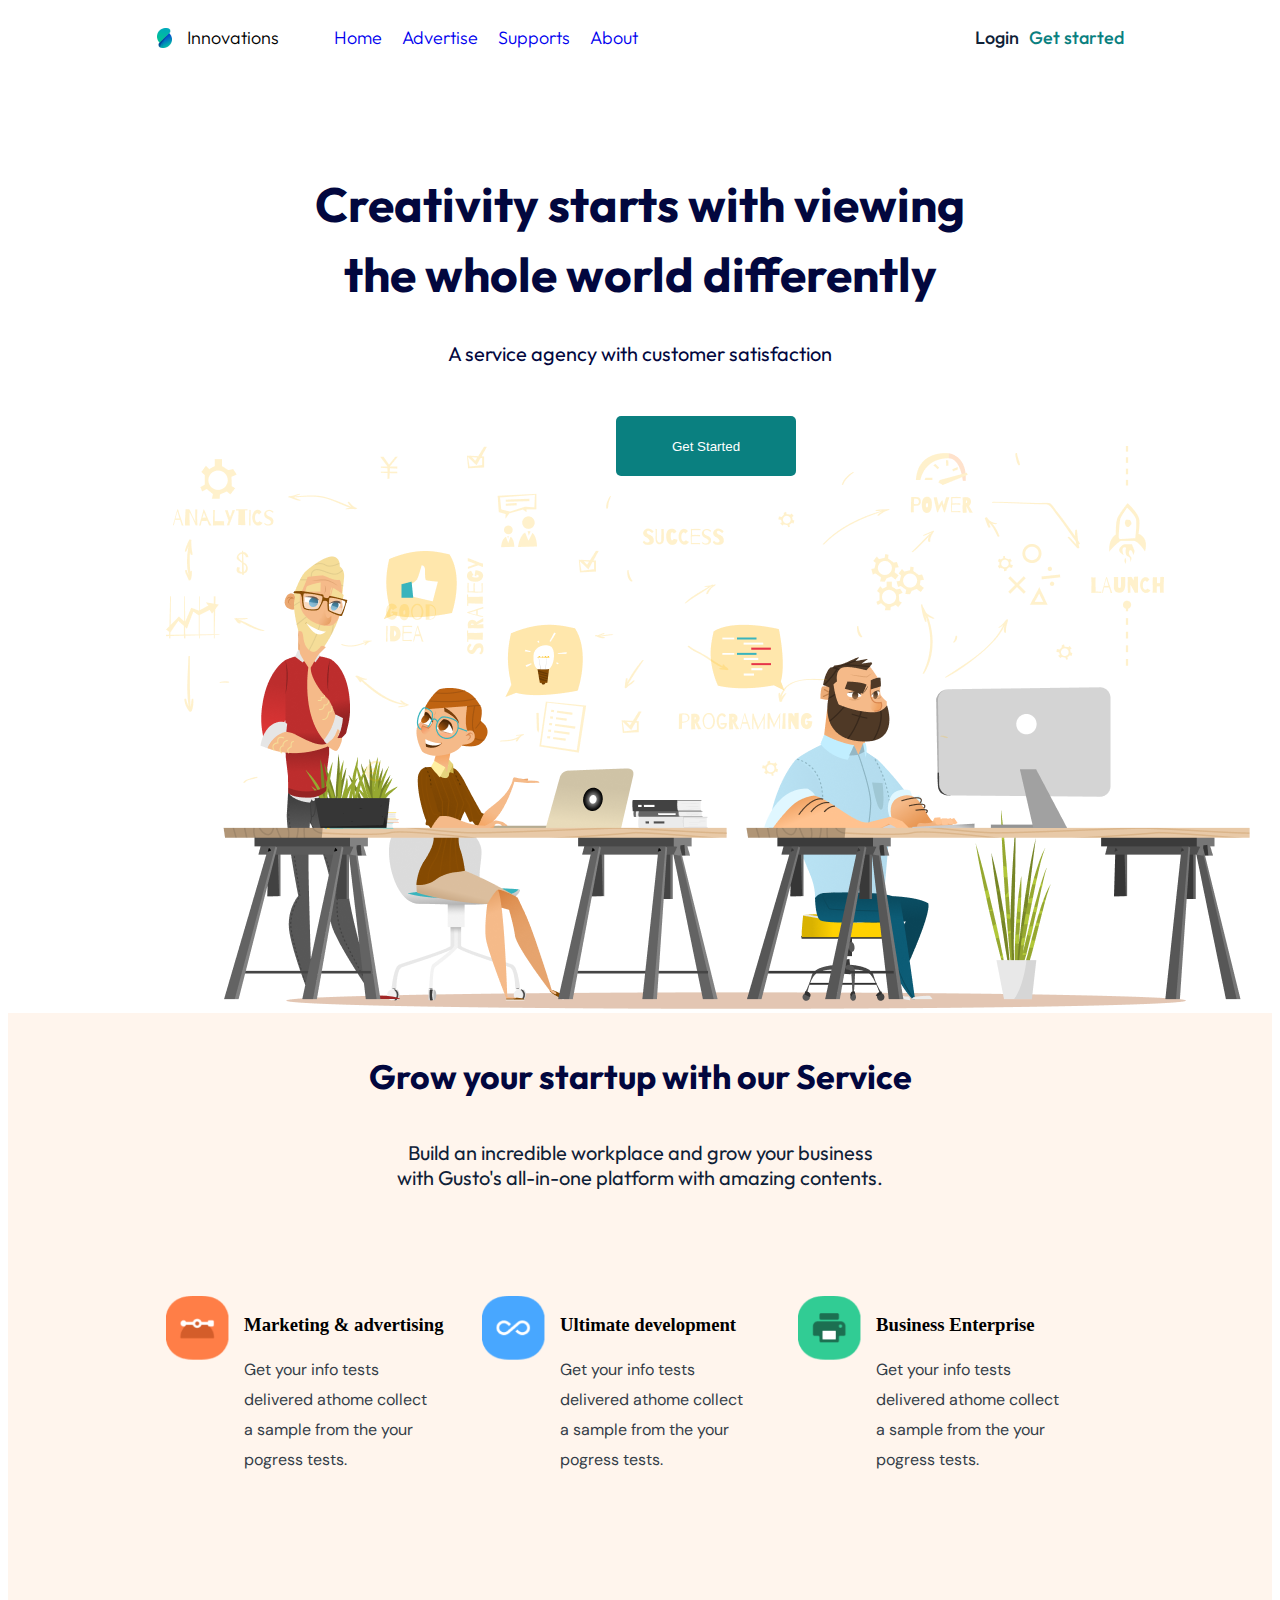
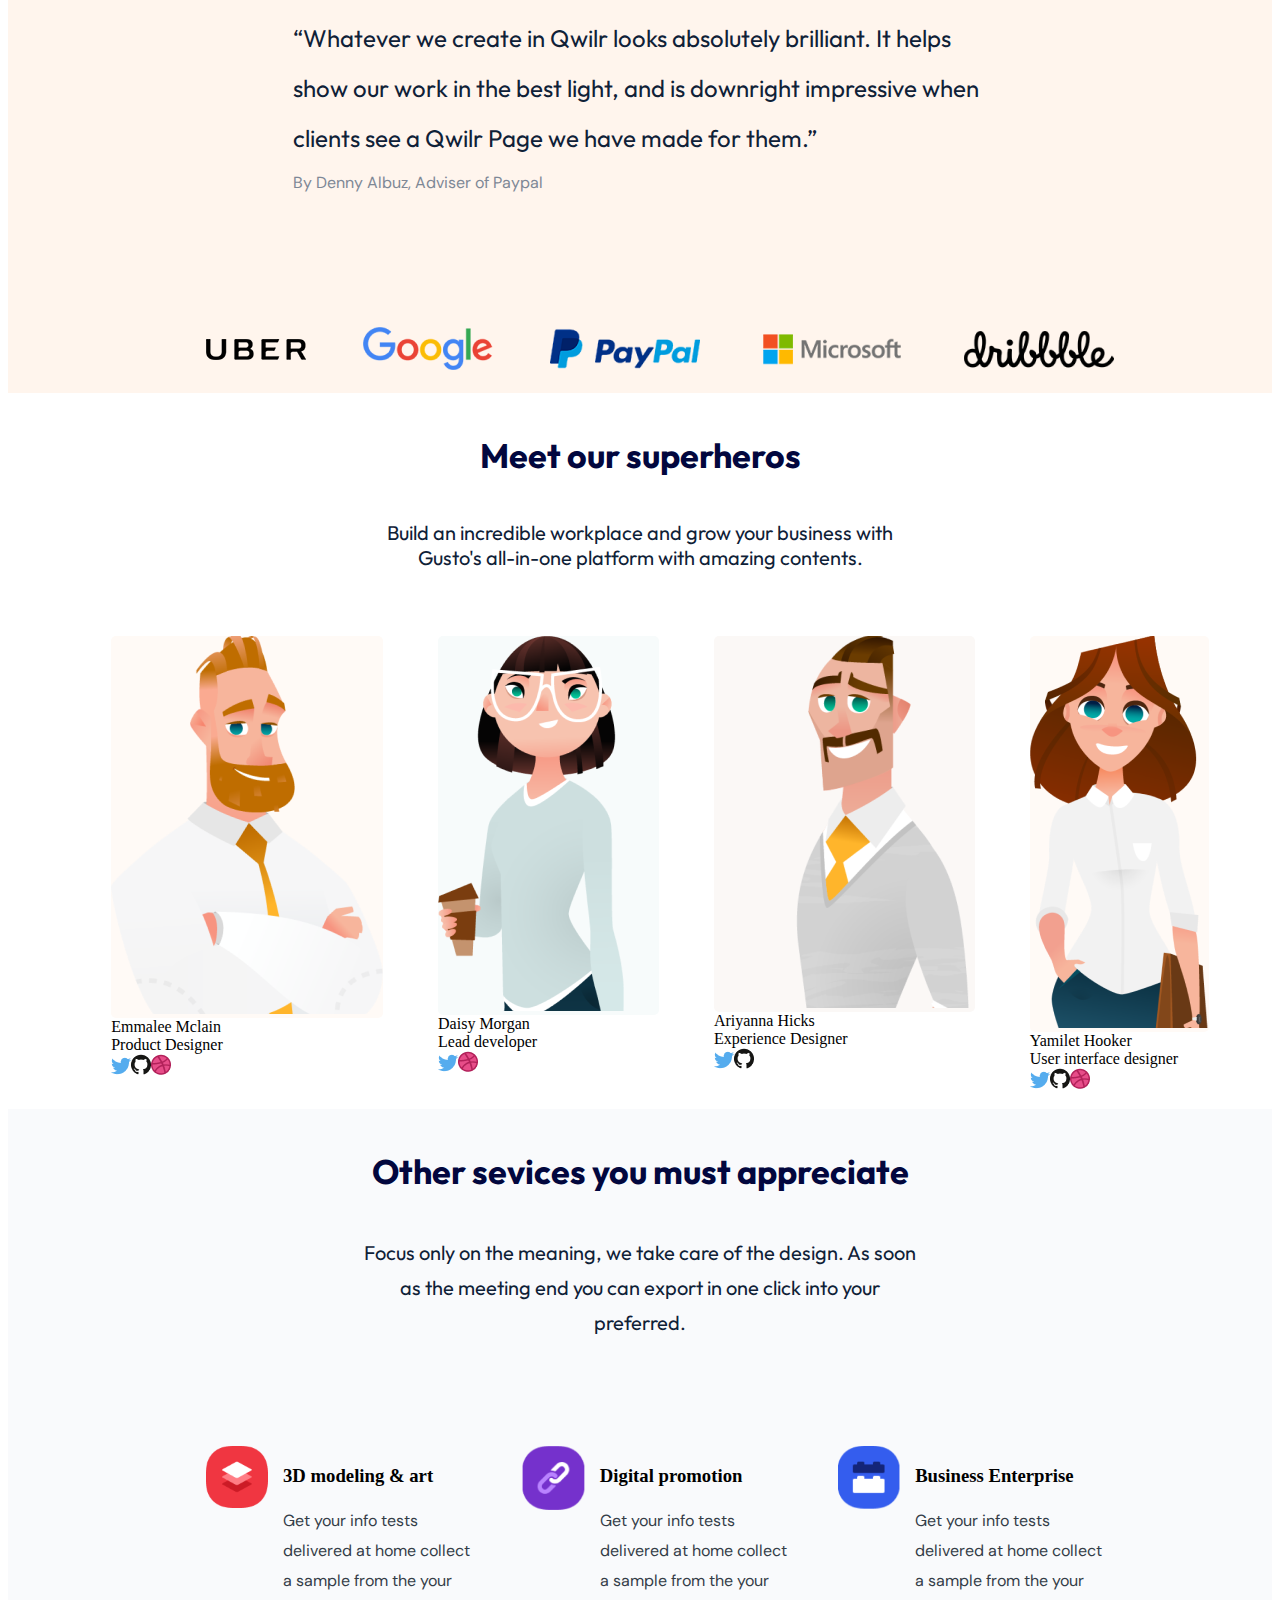
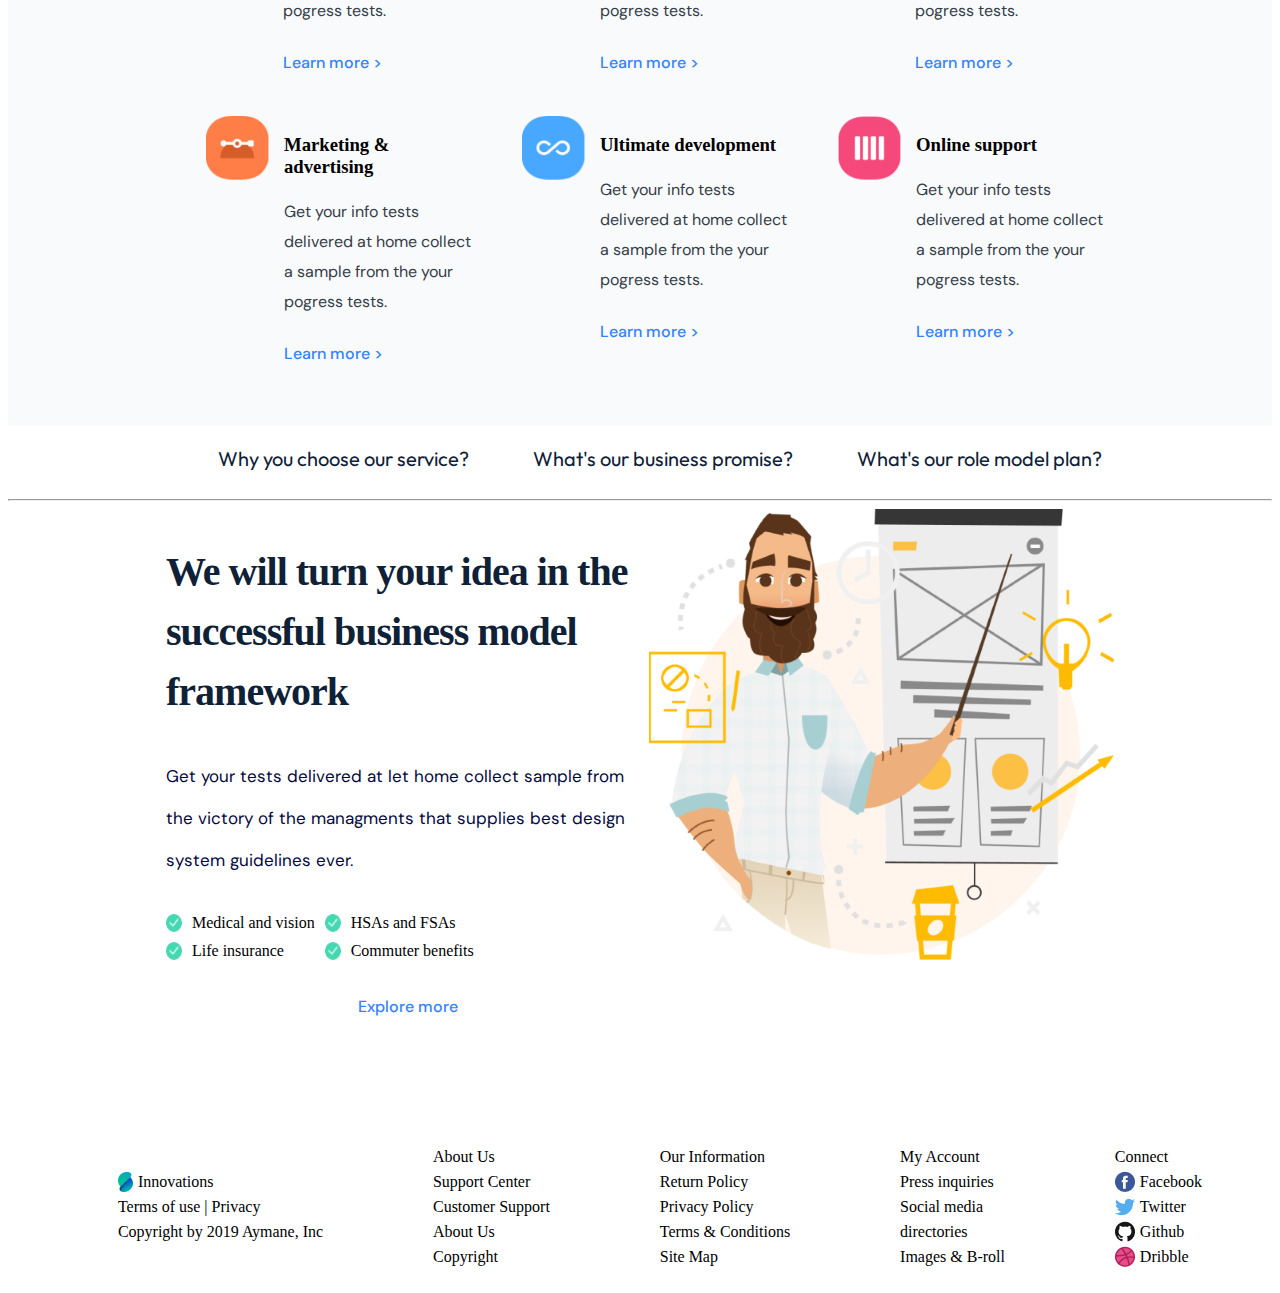
==== index.html @ 03cc8b22 "finished home" ====
<!DOCTYPE html>
<html lang="en">
<head>
    <meta charset="UTF-8">
    <meta name="description" content="">	
    <meta name="viewport" content="width=device-width, initial-scale=1.0">
    <title>Innovations Homepage</title>
    <!-- Google Fonts -->
    <link rel="stylesheet" href="css/home-style.css">
    <link rel="preconnect" href="https://fonts.googleapis.com">
    <link rel="preconnect" href="https://fonts.gstatic.com" crossorigin>
    <link href="https://fonts.googleapis.com/css2?family=DM+Sans:opsz,wght@9..40,400;9..40,700&family=Outfit:wght@200;300;500;700&display=swap" rel="stylesheet">
    <link href="https://fonts.googleapis.com/css2?family=Outfit:wght@200;300;500;700&display=swap" rel="stylesheet">

</head>
<body>
  <header>
    <nav>
      <div class="logo"><img src="images/logo.png" alt="logo" class="logo">Innovations
        <ul class="nav-list">
          <li><a href="index.html">Home</a></li>
          <li><a href="advertise.html">Advertise</a></li>
          <li><a href="supports.html">Supports</a></li>
          <li><a href="about.html">About</a></li>
        </ul>
      </div> 
        <ul class="login">
          <li><a id="login" href="#">Login</a></li>
          <li><a id="getstarted" href="#">Get started</a></li>
        </ul>
    </nav>
    <div class="first-block">
      <div class="text-box">
      <h1>Creativity starts with viewing the whole world differently</h1>
      <p>A service agency with customer satisfaction</p>
    </div>
       <div class="image-box">
        <button type="button">Get Started</button>
        <img src="images/home-illustration.png" alt="illustration">
    </div>
    </div>
  </header>  
 
  <main>
    <div class="background">
    <div class="second-block">
      <div class="second-block-one">
        <h2>Grow your startup with our Service</h2>
        <p id="build">Build an incredible workplace and grow your business with Gusto's all-in-one platform with amazing contents.</p>
      </div>

      <div class="second-block-two">
        <ul class="list1">
          <li><dev class="list-image"><img src="images/icone1s.png" alt="icone"></dev><dev class="list-text"><h3>Marketing & advertising</h3><p>Get your info tests delivered athome collect a sample from the your pogress tests.</p></dev></li>
          <li><dev class="list-image"><img src="images/icone2s.png" alt="icone"></dev><dev class="list-text"><h3>Ultimate development</h3><p>Get your info tests delivered athome collect a sample from the your pogress tests.</p></dev></li>
          <li><dev class="list-image"><img src="images/icone3s.png" alt="icone"></dev><dev class="list-text"><h3>Business Enterprise</h3><p>Get your info tests delivered athome collect a sample from the your pogress tests.</p></dev></li>
        </ul>
      </div>
      
      <div class="second-block-three">
      <!--
      <img src="images/dash.png" alt="dash">
      <img src="images/quote.png" alt="quotation mark">
      -->
        <blockquote>
          <p>“Whatever we create in Qwilr looks absolutely brilliant. It helps show our work in the best light, and is downright impressive when clients see a Qwilr Page we have made for them.”</p>
          <p class="grey">By Denny Albuz, Adviser of Paypal</p>
        </blockquote>

      </div>

      <!--<hr>-->
      <div class="second-block-four"> 
        <ul class="list2">
          <li><img src="images/uber.png" alt="uber logo"></li>
          <li><img src="images/google.png" alt="google logo"></li>
          <li><img src="images/paypal.png" alt="paypal logo"></li>
          <li><img src="images/microsoft.png" alt="microsoft logo"></li>
          <li><img src="images/dribble.png" alt="dribble logo"></li>
        </ul>
      </div>
    </div>
   </div> 
  
    <h2>Meet our superheros</h2>
    <p class="build">Build an incredible workplace and grow your business with Gusto's all-in-one platform with amazing contents.</p>
  <div class="third-block">
    <ul class="first-list">
        <li class="s1"><img src="images/superhero1.png" alt="superhero1"></li>
        <li>Emmalee Mclain</li>
        <li>Product Designer</li>
        <li><img src="images/logo-twitter.png" alt="Twitter"><img src="images/logo-github.png" alt="Github"><img src="images/logo-dribble.png" alt="Dribble"></li>
    </ul>

    <ul class="second-list">
        <li class="s2"><img src="images/superhero2.png" alt="superhero2"></li>
        <li>Daisy Morgan</li>
        <li>Lead developer</li>
        <li><img src="images/logo-twitter.png" alt="Twitter"><img src="images/logo-dribble.png" alt="Dribble"></li>
    </ul>
      
    <ul class="third-list">
        <li class="s3"><img src="images/superhero3.png" alt="superhero3"></li>
        <li>Ariyanna Hicks</li>
        <li>Experience Designer</li>
        <li><img src="images/logo-twitter.png" alt="Twitter"><img src="images/logo-github.png" alt="Github"></li>
     </ul>  
    <ul class="fourth-list">
      <li class="s4"><img src="images/superhero4.png" alt="superhero4"></li>
        <li>Yamilet Hooker</li>
        <li>User interface designer</li>
        <li><img src="images/logo-twitter.png" alt="Twitter"><img src="images/logo-github.png" alt="Github"><img src="images/logo-dribble.png" alt="Dribble"></li>
    </ul>  
  </div>  
   
  <div class="background2">
    <div class="row1">
    <h2>Other sevices you must appreciate</h2>
    <p class="focus">Focus only on the meaning, we take care of the design. As soon as the 
      meeting end you can export in one click into your preferred.</p>
    </div>  
    <div class="row2">
    <div class="fourth-block">
        <ul>
          <li><img src="images/icone7s.png" alt="icone"></li>
          <li><h3>3D modeling & art</h3><p>Get your info tests delivered at home collect a sample from the your pogress tests.</p><a href="./advertise.html">Learn more ></a></li>
        </ul>    
            
        <ul>
            <li><img src="images/icone4s.png" alt="icone"></li>
            <li><h3>Digital promotion</h3><p>Get your info tests delivered at home collect a sample from the your pogress tests.</p><a href="./advertise.html">Learn more ></a></li>
        </ul>     
            
        <ul> 
            <li><img src="images/icone6s.png"alt="icone"></li>
            <li><h3>Business Enterprise</h3><p>Get your info tests delivered at home collect a sample from the your pogress tests.</p><a href="./advertise.html">Learn more ></a></li>
        </ul>
      </div>

      <div class="fifth-block">
        <ul>
            <li><img src="images/icone1s.png" alt="icone"></li>
            <li><h3>Marketing & advertising</h3><p>Get your info tests delivered at home collect a sample from the your pogress tests.</p><a href="./advertise.html">Learn more ></a></li>
        </ul>

        <ul>
            <li><img src="images/icone2s.png" alt="icone">  </li>
            <li><h3>Ultimate development</h3><p>Get your info tests delivered at home collect a sample from the your pogress tests.</p><a href="./advertise.html">Learn more ></a></li>
        </ul>
        
        <ul>
            <li><img src="images/icone5s.png" alt="icone"></li>
            <li><h3>Online support</h3><p>Get your info tests delivered at home collect a sample from the your pogress tests.</p><a href="./advertise.html">Learn more ></a></li>
        </ul>
      </div>
    </div> 
    </div>

  
      <ul class="flex">
        <li><p>Why you choose our service?</p></li>
        <li><p>What's our business promise?</p></li>
        <li><p>What's our role model plan?</p></li>
      </ul>
      <hr>
    
      <div class="sixth-block">
        <div class="text-box">
          <h2>We will turn your idea in the successful business model framework</h2>
          <p>Get your tests delivered at let home collect sample from the victory of the managments that supplies best design system guidelines ever.</p>
          <div class="lists">
          <ul>
            <li><img src="images/Combined-shape.jpg"alt="combined">Medical and vision</li>
            <li><img src="images/Combined-shape.jpg"alt="combined">Life insurance</li>
          </ul>
          <ul>
            <li><img src="images/Combined-shape.jpg"alt="combined">HSAs and FSAs</li>
            <li><img src="images/Combined-shape.jpg"alt="combined">Commuter benefits</li>
          </ul>
         </div>
          <a href="./advertise.html">Explore more</a>
        </div>
        <div class="image-box">
          <img src="images/illustration-home.png" alt="illustration">
        </div>
      </div>
<!--  
      <h2>Popular blog post we update everyday</h2>
      <p>Focus only on the meaning, we take care of the design. As soon as the 
        meeting end you can export in one click.</p>
        <div>
          <img src="images/image1.png" alt="image">
          <h3>How to work with prototype design with adobe xd featuring tools</h3>
          <p>The 2019 Innovation by Design Awards honor the designers and businesses solving the problems of today and tomorrow. It is one of the most sought-after design</p>
        </div>
        <div>
          <h3>Antibias receives honorable gift mention at Fast Company's most Innovation by Design Awards</h3>
        </div>
        <div>
          <img src="images/image2.png" alt="image">
          <h3>Multiple arbard prototype with Figma</h3>
          <p>Beyond launched antibias, a Chrome extension that replaces LinkedIn profile photos</p>
        </div>
        <div>
          <img src="images/image3.png" alt="image">
          <h3>Multiple task wireframing with team management perform better</h3>
        </div>
        <div>
          <img src="images/image4.png" alt="image">
          <h3>Team presentation with latest user interface & experience reach more</h3>
        </div>
        
        <div>
          <img src="images/Group1.png" alt="vector">
          <img src="images/Group2.png" alt="vector">
          <img src="images/Group3.png" alt="vector">
          <img src="images/Group4.png" alt="vector">
          <img src="images/Group4.png" alt="vector">
          <div>
         
          <div class="background3">
          
            <div class="seventh-block">
              <div class="text-box">
                <h2>Like our service? Subscribe us</h2>
                <p>We have more than thousand of creative entrepreneurs and stat joining our business</p>
              </div>
             <form>
              <input type="email"placeholder="Enter Email Adress"name="email">
              <input type="submit" value="Subscribe">
              <br>
              <input type="checkbox" id="promotion" name="promotion">
              <label for="promotion">Don't provide any promotional message.</label>
            </form>
            
            </div>
         </div>
  
   -->
  </main>

  <footer>
    <div class="nav-footer">
     <ul class="footer1">
       <li class="logo-text" class="list-margin"><img src="images/logo.png"  alt="logo">Innovations</li>
       <li>Terms of use | Privacy</li>
       <li>Copyright by 2019 Aymane, Inc</li>
     </ul>
     <ul class="footer2">
       <li>About Us</li>
       <li>Support Center</li>
       <li>Customer Support</li>
       <li>About Us</li>
       <li>Copyright</li>
     </ul>
     <ul class="footer3">
       <li>Our Information</li>
       <li>Return Policy</li>
       <li>Privacy Policy</li>
       <li>Terms & Conditions</li>
       <li>Site Map</li>
     </ul>
     <ul class="footer4">
       <li>My Account</li>
       <li>Press inquiries</li>
       <li>Social media</li>
       <li>directories</li>
       <li>Images & B-roll</li>
     </ul>
     <ul class="footer5">
       <li>Connect</li>
       <li class="logo-text"><img src="images/logo-facebook.png"  alt="logo">Facebook</li>
       <li class="logo-text"><img src="images/logo-twitter.png"  alt="logo">Twitter</li>
       <li class="logo-text"><img src="images/logo-github.png"  alt="logo">Github</li>
       <li class="logo-text"><img src="images/logo-dribble.png"  alt="logo">Dribble</li>
     </ul>
    </div> 
   </footer>
  
  </body>
</html>
---- css/home-style.css ----
/* navigation bar -------------------------------------------------------------------- */
nav{
    display:flex;
    justify-content: space-around;
    align-items: center;
}
li{
    list-style: none;
}
.logo,
.nav-list,
#login,
#getstarted{
    font-family: Outfit;
    font-size: 18px;
    font-style:normal;
    line-height: normal;
}
.logo{
    display:flex;
    align-items: center; 
    gap:15px;
    color: black;
    font-weight: 300;
}
.nav-list{
    display:flex;
    list-style: none;
    gap:20px;
    color: #0F2137;
    font-weight: 300;
}
.login{
    display:flex;
   
    gap:10px;
}
a{
    text-decoration: none;
}
#login{
    color:#0F2137;
    font-weight:500;
}
#getstarted{
    color:#0A8080;
    font-weight:500;
}
/*First block--------------------------------------------------------------------------------------------------------------------------------------------*/
.first-block{
    display: flex;
    flex-direction: column;
    width:75%;
    margin:auto;
    padding-top: 70px;
    
}
h1{
    color: #02073E;
    font-family: Outfit;
    font-size: 48px;
    font-style: normal;
    font-weight: 700;
    line-height: 70px;   
}
p{
    color: #0F2137;
    font-family: Outfit;
    font-size: 20px;
    font-style: normal;
    font-weight: 400;
    line-height: normal;
  
}
.first-block p{
    text-align: center;
    color: #02073E;   
}
button{
    border-radius: 5px;
    background: #0A8080;
    height: 60px;
    width: 180px;
    border: none;
    color: white;
    position: relative;
    left: 450px;
    top: 30px;  
}
.text-box{
    text-align: center;
    width: 75%;
    margin: auto;
}
/*second block--------------------------------------------------------------------------------------------------------------------------------------------------------*/
.second-block{
    display: flex;
    flex-direction: column;
    width:75%;
    margin:auto;
    gap: 90px;
   
    
   
}
h2{
    color: #02073E;
    font-family: Outfit;
    font-size: 34px;
    font-style: normal;
    font-weight: 700;
    line-height: 70px;  
    text-align: center; 
}
#build{
   
    color: #0F2137; 
     
    font-family:Outfit;
    width:53%;
    margin: auto;
    text-align: center;
}
.second-block .list1{
    display: flex;
    justify-content: space-between;
    align-items: flex-start;
    padding: 0px;
    

}
.list1 li{
   
   display: flex;
   align-items: flex-start;
   gap: 15px;
}
.list1 li img{
   
    padding: 0px;
}
.list1 li p{
    color: #343D48;
    font-family: DM Sans;
    font-size: 16px;
    font-style: normal;
    font-weight: 400;
    line-height: 30px; 
    width: 80%;
}
blockquote p{
    font-size: 24px;
    line-height: 50px;
   
    width:80%;
    margin: auto;
}
.grey{
    color: #7E8896;
    font-family: DM Sans;
    font-size: 16px;
    font-style: normal;
    font-weight: 400;
    line-height: 40px;
    
    
}
/*.second-block-one{
    background-color: wheat;
}
.second-block-two{
    background-color:aqua ;
}
.second-block-three{
    background-color:brown ;
}
.second-block-four{
    background-color: antiquewhite;
} */

.list2{
    display: flex;
    justify-content: space-between;
    align-items: center;
}
.background{
    background-color: #FFF5ED;
}
/*Third block--------------------------------------------------------------------------------------------------------------------------------------------------------------------*/
.build{
    width: 44%;
    margin: auto;
    text-align: center;
}
.third-block{
    display: flex;
    justify-content: space-between;
    width:90%;
    margin:auto;
    margin-top: 50px;
}

.s1{
    background-color: #FFFAF6;
    border-radius: 5px;
}
.s2{
    background-color: #F7FBFB;
    border-radius: 5px;
}
.s3{
    background-color: #FBF8F6;
    border-radius: 5px;
}
.s4{
    background-color: #FFFAF6;
    border-radius: 5px;
}
/*fourth block/fifth block-----------------------------------------------------------------------------------------------------------------------------------------------------------------*/
.background2{
    display: flex;
    flex-direction: column;
    gap:90px;
    background-color: #F9FAFC;
    padding-bottom: 35px;
}
.focus{
    width: 44%;
    margin: auto;
    text-align: center;
    line-height: 35px;
}
.fourth-block,
.fifth-block{
    display: flex;
    width:75%;
    margin:auto;
    justify-content: space-between;

}
.fourth-block ul,
.fifth-block ul{
    display: flex;
    gap:15px;

}
.fourth-block p,
.fifth-block p{
    color: #343D48;
    font-family: DM Sans;
    font-size: 16px;
    font-style: normal;
    font-weight: 400;
    line-height: 30px;
}
.background2 a{
    color: #3183FF;
    font-family: DM Sans;
    font-size: 16px;
    font-style: normal;
    font-weight: 500;
    line-height: 42px;
}
/*sixth block---------------------------------------------------------------------------------------------------------------------------------------------------------*/
.flex{
    display: flex;
    justify-content: space-around;
    width:75%;
    margin:auto;
}
.sixth-block{
    display: flex;
    width:75%;
    margin:auto;
    justify-content: space-between;
   
}
.sixth-block h2{
    color: #0F2137;
    font-family: B612;
    font-size: 40px;
    font-style: normal;
    font-weight: 700;
    line-height: 60px; 
    letter-spacing: -1px;
    text-align: left;
}
.sixth-block p{
    color: #02073E;
    font-family: DM Sans;
    font-size: 17px;
    font-style: normal;
    font-weight: 400;
    line-height: 42px;
    text-align: left;
}
.lists{
    display: flex;
    align-items: center;
    gap: 15px;
    column-gap: 10px;
}
.lists img{
    border-radius: 10px;
}
.lists li{
    display: flex;
    padding-bottom: 10px;
    gap: 10px;
    
}
.lists ul{
    padding-left: 0%;  
}
.sixth-block a{
    color: #3183FF;
    font-family: DM Sans;
    font-size: 16px;
    font-style: normal;
    font-weight: 500;
    line-height: 42px;
    padding-left: 0px;
}
/*seventh block----------------------------------------------------------------------------------------------------------------------------------------------------------*/
.seventh-block{
    display: flex;
    width:60%;
    margin:auto;    
    padding-left: 0%;
    background-color: red;
    border:1px solid black;
    height:100px;
    margin-top: 50px;
}
.seventh-block .text-box{
    text-align: left;
    background-color: pink;
    height: 200px;
    
}
.seventh-block h2{
    
   
}
.background3{
    background-color: #F8F0EA;
    border: #343D48;
    height: 500px;
    width: 100%;
    
}
form{
    height: 200px; 
}
/*footer-----------------------------------------------------------------------------------------------*/
.nav-footer{
    display: flex;
    justify-content: space-evenly;
    align-items: center;
    margin-top: 100px;
}

.footer1,
.footer2,
.footer3,
.footer4,
.footer5{
    line-height: 25px;
    align-items: center;
}
.logo-text{
    display: flex;
    align-items: center;
    gap:5px; 
   
}
.list-margin{
    margin-bottom: 15px;
}
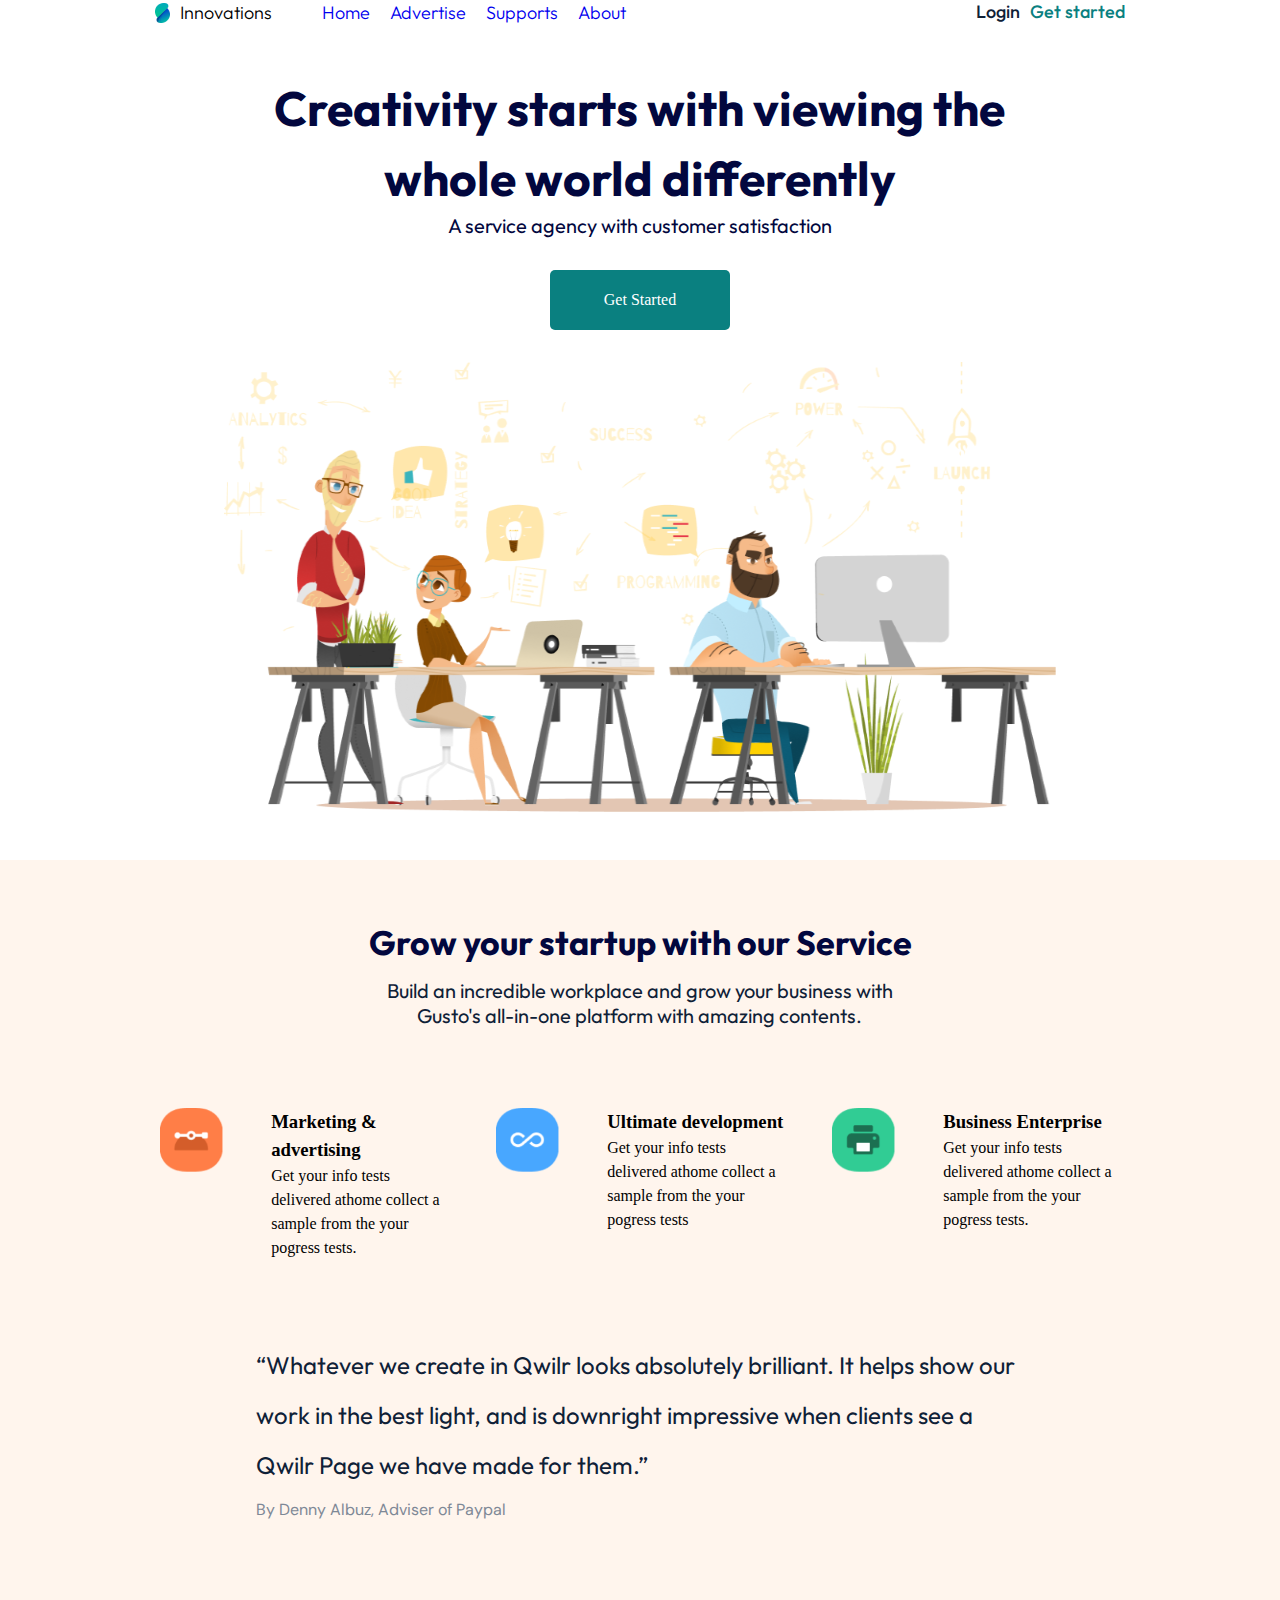
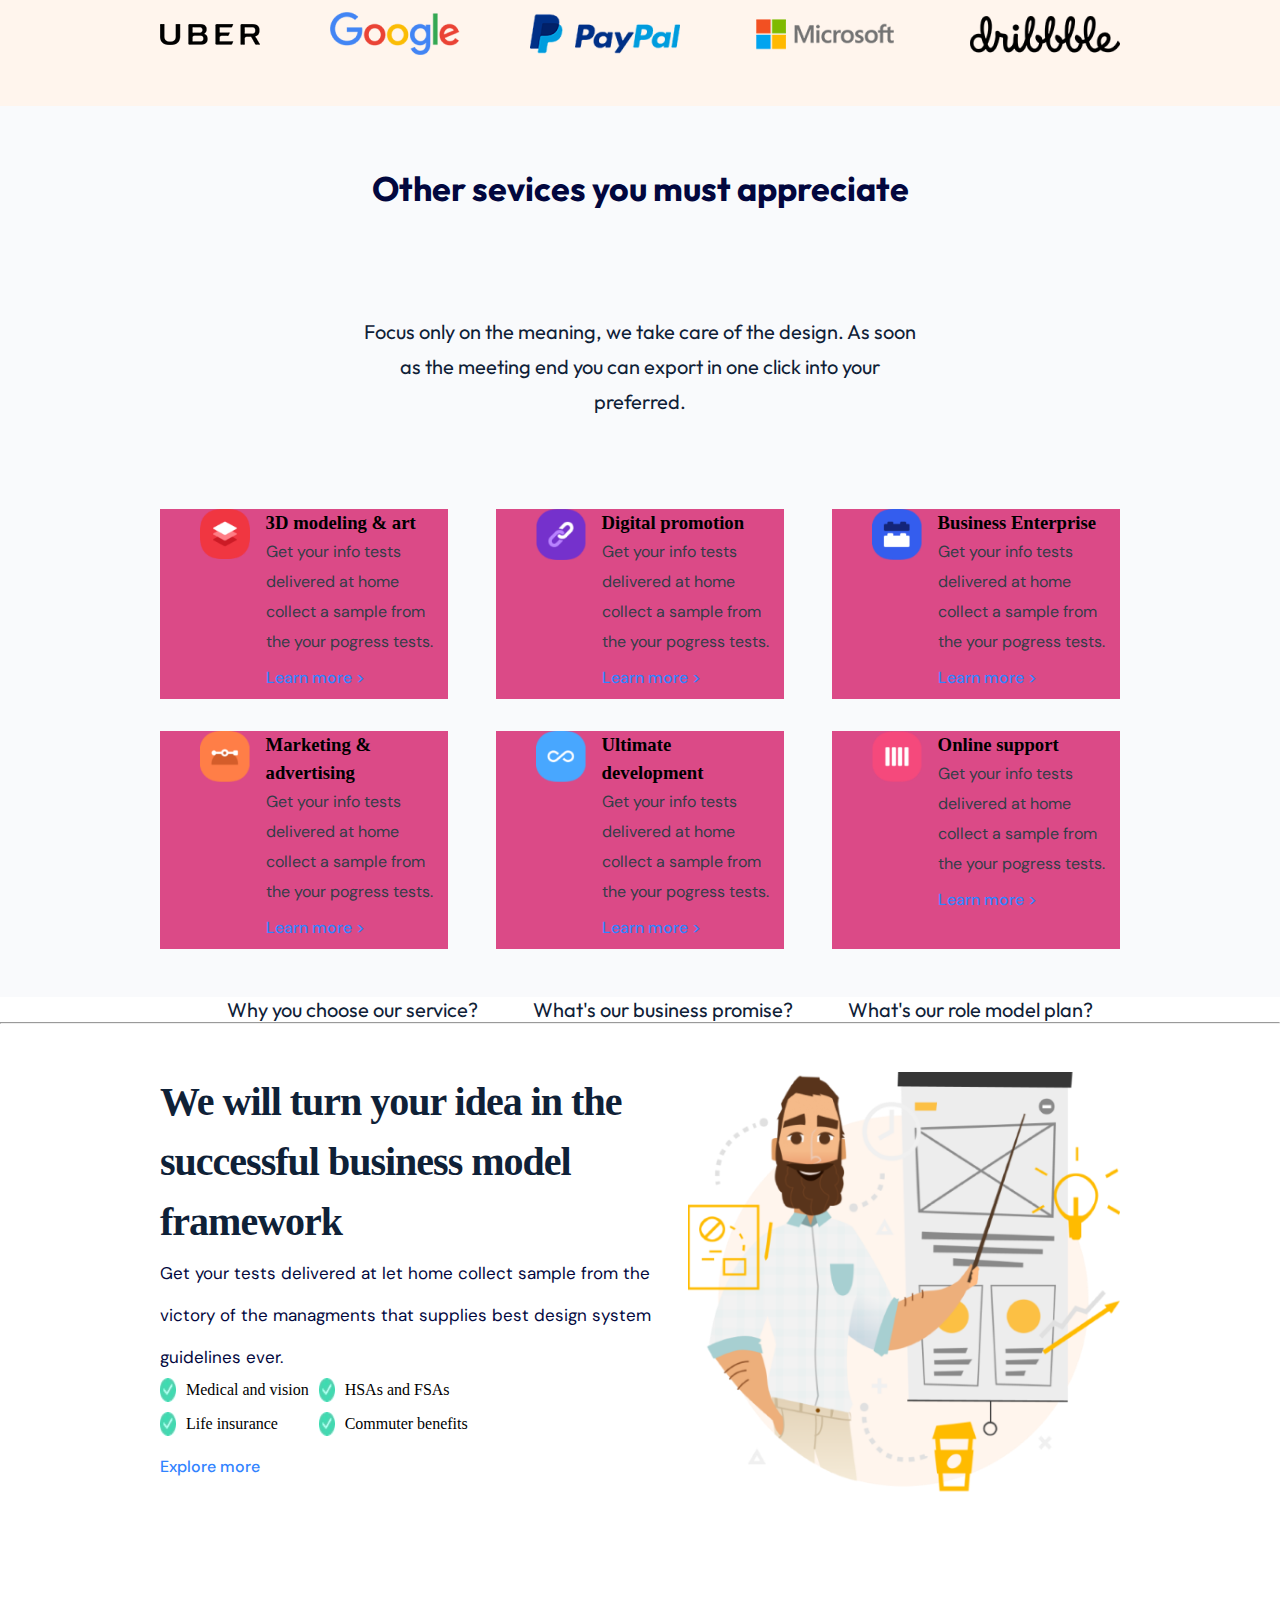
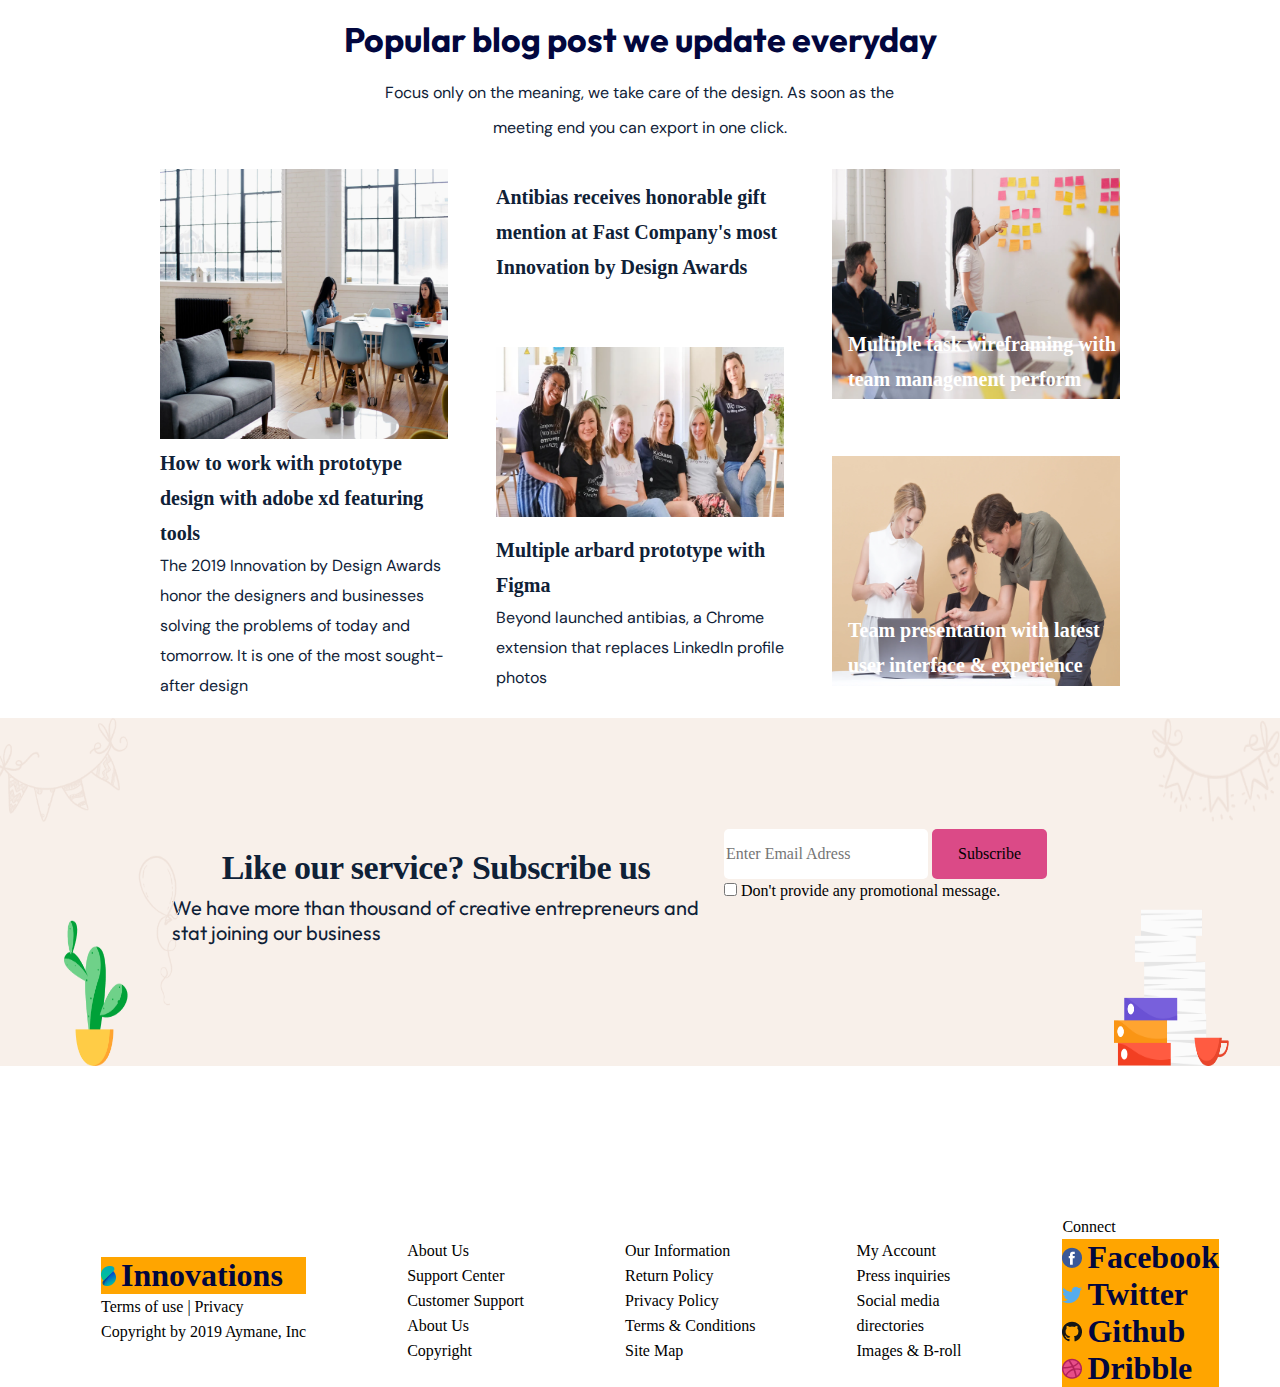
==== commit 9402f3d6: "responsivite" ====
--- a/index.html
+++ b/index.html
@@ -7,6 +7,7 @@
     <title>Innovations Homepage</title>
     <!-- Google Fonts -->
     <link rel="stylesheet" href="css/home-style.css">
+    <link rel="stylesheet" href="css/style.css">
     <link rel="preconnect" href="https://fonts.googleapis.com">
     <link rel="preconnect" href="https://fonts.gstatic.com" crossorigin>
     <link href="https://fonts.googleapis.com/css2?family=DM+Sans:opsz,wght@9..40,400;9..40,700&family=Outfit:wght@200;300;500;700&display=swap" rel="stylesheet">
@@ -14,6 +15,7 @@
 
 </head>
 <body>
+ 
   <header>
     <nav>
       <div class="logo"><img src="images/logo.png" alt="logo" class="logo">Innovations
@@ -34,9 +36,9 @@
       <h1>Creativity starts with viewing the whole world differently</h1>
       <p>A service agency with customer satisfaction</p>
     </div>
-       <div class="image-box">
-        <button type="button">Get Started</button>
-        <img src="images/home-illustration.png" alt="illustration">
+    <button type="button">Get Started</button>
+    <div class="image-box">
+        <img src="images/home-illustration1.png" alt="illustration"style="width: 867px;height:450px;">
     </div>
     </div>
   </header>  
@@ -51,17 +53,15 @@
 
       <div class="second-block-two">
         <ul class="list1">
-          <li><dev class="list-image"><img src="images/icone1s.png" alt="icone"></dev><dev class="list-text"><h3>Marketing & advertising</h3><p>Get your info tests delivered athome collect a sample from the your pogress tests.</p></dev></li>
-          <li><dev class="list-image"><img src="images/icone2s.png" alt="icone"></dev><dev class="list-text"><h3>Ultimate development</h3><p>Get your info tests delivered athome collect a sample from the your pogress tests.</p></dev></li>
-          <li><dev class="list-image"><img src="images/icone3s.png" alt="icone"></dev><dev class="list-text"><h3>Business Enterprise</h3><p>Get your info tests delivered athome collect a sample from the your pogress tests.</p></dev></li>
-        </ul>
+          <li id="test1"><dev class="list-image"><img id="test"src="images/icone1s.png" alt="icone"></dev><dev class="list-text"><h3>Marketing & advertising</h3>Get your info tests delivered athome collect a sample from the your pogress tests.</dev></li>
+          <li id="test2"><dev class="list-image"><img src="images/icone2s.png" alt="icone"></dev><dev class="list-text"><h3>Ultimate development</h3>Get your info tests delivered athome collect a sample from the your pogress tests</dev></li>
+          <li id="test3"><dev class="list-image"><img src="images/icone3s.png" alt="icone"></dev><dev class="list-text"><h3>Business Enterprise</h3>Get your info tests delivered athome collect a sample from the your pogress tests.</dev></li>
+        </ul>
+        
       </div>
       
       <div class="second-block-three">
-      <!--
-      <img src="images/dash.png" alt="dash">
-      <img src="images/quote.png" alt="quotation mark">
-      -->
+      
         <blockquote>
           <p>“Whatever we create in Qwilr looks absolutely brilliant. It helps show our work in the best light, and is downright impressive when clients see a Qwilr Page we have made for them.”</p>
           <p class="grey">By Denny Albuz, Adviser of Paypal</p>
@@ -69,7 +69,7 @@
 
       </div>
 
-      <!--<hr>-->
+      
       <div class="second-block-four"> 
         <ul class="list2">
           <li><img src="images/uber.png" alt="uber logo"></li>
@@ -81,7 +81,7 @@
       </div>
     </div>
    </div> 
-  
+  <!--
     <h2>Meet our superheros</h2>
     <p class="build">Build an incredible workplace and grow your business with Gusto's all-in-one platform with amazing contents.</p>
   <div class="third-block">
@@ -90,8 +90,68 @@
         <li>Emmalee Mclain</li>
         <li>Product Designer</li>
         <li><img src="images/logo-twitter.png" alt="Twitter"><img src="images/logo-github.png" alt="Github"><img src="images/logo-dribble.png" alt="Dribble"></li>
-    </ul>
-
+    </ul>   -->
+   <!-- <div class="third-block">
+      <h2>Testimonials</h2>
+      <div class="testimonials">
+        <div class="testi1">
+          <div class="testi-text">
+            <p>I am very thankfull for  consulation
+              I received from Innovations team . Suggested systems helps my business save time and reach  more people.</p>
+            <h3>David Onley, Startup CEO</h3>
+          </div>
+          <div class="testi-image"><img src="images/testi1.jpg" alt=""></div>
+        </div>
+       <div class="testi2">
+          <div class="testi-text">
+            <p>I am very thankfull for  consulation
+              I received from Innovations team . Suggested systems helps my business save time and reach  more people.</p>
+            <h3>David Onley, Startup CEO</h3>
+          </div>
+          <div class="testi-image"><img src="images/testi2.jpg" alt=""></div>
+        </div>
+         <div class="testi3">
+          <div class="testi-text">
+            <p>I am very thankfull for  consulation
+              I received from Innovations team . Suggested systems helps my business save time and reach  more people.</p>
+            <h3>David Onley, Startup CEO</h3>
+          </div>
+          <div class="testi-image"><img src="images/testi3.jpg" alt=""></div>
+        </div>
+        <div class="testi4">
+          <div class="testi-text">
+            <p>I am very thankfull for  consulation
+              I received from Innovations team . Suggested systems helps my business save time and reach  more people.</p>
+            <h3>David Onley, Startup CEO</h3>
+          </div>
+          <div class="testi-image"><img src="images/testi4.jpg" alt=""></div>
+        </div> 
+
+      </div>
+
+
+
+
+
+
+
+
+
+
+
+
+
+
+
+
+
+
+    </div>
+    
+    
+    
+    
+   
     <ul class="second-list">
         <li class="s2"><img src="images/superhero2.png" alt="superhero2"></li>
         <li>Daisy Morgan</li>
@@ -111,51 +171,52 @@
         <li>User interface designer</li>
         <li><img src="images/logo-twitter.png" alt="Twitter"><img src="images/logo-github.png" alt="Github"><img src="images/logo-dribble.png" alt="Dribble"></li>
     </ul>  
-  </div>  
-   
+  </div> 
+  
+  -->  
   <div class="background2">
-    <div class="row1">
+    
     <h2>Other sevices you must appreciate</h2>
     <p class="focus">Focus only on the meaning, we take care of the design. As soon as the 
       meeting end you can export in one click into your preferred.</p>
-    </div>  
-    <div class="row2">
+    
+    
     <div class="fourth-block">
         <ul>
-          <li><img src="images/icone7s.png" alt="icone"></li>
-          <li><h3>3D modeling & art</h3><p>Get your info tests delivered at home collect a sample from the your pogress tests.</p><a href="./advertise.html">Learn more ></a></li>
+          <li class="image"><img src="images/icone7s.png" alt="icone"></li>
+          <li class="text"><h3>3D modeling & art</h3><p>Get your info tests delivered at home collect a sample from the your pogress tests.</p><a href="./advertise.html">Learn more ></a></li>
         </ul>    
             
         <ul>
-            <li><img src="images/icone4s.png" alt="icone"></li>
-            <li><h3>Digital promotion</h3><p>Get your info tests delivered at home collect a sample from the your pogress tests.</p><a href="./advertise.html">Learn more ></a></li>
+            <li class="image"><img src="images/icone4s.png" alt="icone"></li>
+            <li class="text"><h3>Digital promotion</h3><p>Get your info tests delivered at home collect a sample from the your pogress tests.</p><a href="./advertise.html">Learn more ></a></li>
         </ul>     
             
         <ul> 
-            <li><img src="images/icone6s.png"alt="icone"></li>
-            <li><h3>Business Enterprise</h3><p>Get your info tests delivered at home collect a sample from the your pogress tests.</p><a href="./advertise.html">Learn more ></a></li>
-        </ul>
-      </div>
-
-      <div class="fifth-block">
-        <ul>
-            <li><img src="images/icone1s.png" alt="icone"></li>
-            <li><h3>Marketing & advertising</h3><p>Get your info tests delivered at home collect a sample from the your pogress tests.</p><a href="./advertise.html">Learn more ></a></li>
-        </ul>
-
-        <ul>
-            <li><img src="images/icone2s.png" alt="icone">  </li>
-            <li><h3>Ultimate development</h3><p>Get your info tests delivered at home collect a sample from the your pogress tests.</p><a href="./advertise.html">Learn more ></a></li>
+            <li class="image"><img src="images/icone6s.png"alt="icone"></li>
+            <li class="text"><h3>Business Enterprise</h3><p>Get your info tests delivered at home collect a sample from the your pogress tests.</p><a href="./advertise.html">Learn more ></a></li>
+        </ul>
+      
+
+      
+        <ul>
+            <li class="image"><img src="images/icone1s.png" alt="icone"></li>
+            <li class="text"><h3>Marketing & advertising</h3><p>Get your info tests delivered at home collect a sample from the your pogress tests.</p><a href="./advertise.html">Learn more ></a></li>
+        </ul>
+
+        <ul>
+            <li class="image"><img src="images/icone2s.png" alt="icone">  </li>
+            <li class="text"><h3>Ultimate development</h3><p>Get your info tests delivered at home collect a sample from the your pogress tests.</p><a href="./advertise.html">Learn more ></a></li>
         </ul>
         
         <ul>
-            <li><img src="images/icone5s.png" alt="icone"></li>
-            <li><h3>Online support</h3><p>Get your info tests delivered at home collect a sample from the your pogress tests.</p><a href="./advertise.html">Learn more ></a></li>
-        </ul>
-      </div>
-    </div> 
-    </div>
-
+            <li class="image"><img src="images/icone5s.png" alt="icone"></li>
+            <li class="text"><h3>Online support</h3><p>Get your info tests delivered at home collect a sample from the your pogress tests.</p><a href="./advertise.html">Learn more ></a></li>
+        </ul>
+      
+      </div> 
+    </div>
+  
   
       <ul class="flex">
         <li><p>Why you choose our service?</p></li>
@@ -183,51 +244,75 @@
         <div class="image-box">
           <img src="images/illustration-home.png" alt="illustration">
         </div>
-      </div>
-<!--  
-      <h2>Popular blog post we update everyday</h2>
-      <p>Focus only on the meaning, we take care of the design. As soon as the 
+      </div> 
+      
+<!--seventh-block(blog)----------------------------------------------------------------------------------------------------------------------------------------------------------------------------------------> 
+     <div class="seventh-block">
+        <h2>Popular blog post we update everyday</h2>
+      <p id="focus">Focus only on the meaning, we take care of the design. As soon as the 
         meeting end you can export in one click.</p>
-        <div>
-          <img src="images/image1.png" alt="image">
+        <br>
+      <div class="blog"> 
+        <div class="first-box">
+          <div class="image-box">
+          <img src="images/image1.png" alt="image"style="width:376px;height:270px;">
+          </div>
+          <div class="text-box">
           <h3>How to work with prototype design with adobe xd featuring tools</h3>
           <p>The 2019 Innovation by Design Awards honor the designers and businesses solving the problems of today and tomorrow. It is one of the most sought-after design</p>
-        </div>
-        <div>
+          </div>
+        </div>
+
+        <div class="second-box">
+          <div class="box1">
           <h3>Antibias receives honorable gift mention at Fast Company's most Innovation by Design Awards</h3>
-        </div>
-        <div>
-          <img src="images/image2.png" alt="image">
+          </div>
+          <div class="box2">
+          <div class="image-box">
+          <img src="images/image2.png" alt="image"style="width:376px;height:170px;">
+          </div>
+          <div class="text-box">
           <h3>Multiple arbard prototype with Figma</h3>
           <p>Beyond launched antibias, a Chrome extension that replaces LinkedIn profile photos</p>
-        </div>
-        <div>
-          <img src="images/image3.png" alt="image">
+          </div>
+        </div>
+        </div>
+
+        <div class="third-box">
+          <div class="thumbnail1"> 
+          <img src="images/image3.png" alt="image"style="width:376px;height:230px;">
+          <div class="caption1"> 
           <h3>Multiple task wireframing with team management perform better</h3>
-        </div>
-        <div>
-          <img src="images/image4.png" alt="image">
+           </div>
+          </div>
+          <div class="thumbnail2"> 
+          <img src="images/image4.png" alt="image"style="width:376px;height:230px;">
+          <div class="caption2"> 
           <h3>Team presentation with latest user interface & experience reach more</h3>
-        </div>
-        
-        <div>
-          <img src="images/Group1.png" alt="vector">
-          <img src="images/Group2.png" alt="vector">
-          <img src="images/Group3.png" alt="vector">
-          <img src="images/Group4.png" alt="vector">
-          <img src="images/Group4.png" alt="vector">
-          <div>
+          </div>
+          </div>
+       </div>
+      </div>
+     
+
+<!--Subscribe--------------------------------------------------------------------------------------------------------------------------------------------------->
+
          
-          <div class="background3">
-          
-            <div class="seventh-block">
+      <div class="background3">
+        <img src="images/Group1.png" alt="vector" class="img1">
+        <img src="images/Group2.png" alt="vector" class="img2">
+        <img src="images/Group3.png" alt="vector" class="img3">
+        <img src="images/Group4.png" alt="vector"class="img4">
+        <img src="images/Group5.png" alt="vector"class="img5">
+        <div class="subscribe">
               <div class="text-box">
                 <h2>Like our service? Subscribe us</h2>
                 <p>We have more than thousand of creative entrepreneurs and stat joining our business</p>
               </div>
-             <form>
-              <input type="email"placeholder="Enter Email Adress"name="email">
-              <input type="submit" value="Subscribe">
+             
+              <form>
+              <input type="email"placeholder="Enter Email Adress"name="email" class="email">
+              <input type="submit" value="Subscribe" class="submit">
               <br>
               <input type="checkbox" id="promotion" name="promotion">
               <label for="promotion">Don't provide any promotional message.</label>
@@ -236,13 +321,13 @@
             </div>
          </div>
   
-   -->
+  
   </main>
 
   <footer>
     <div class="nav-footer">
      <ul class="footer1">
-       <li class="logo-text" class="list-margin"><img src="images/logo.png"  alt="logo">Innovations</li>
+       <li class="logo-text" class="list-margin"><img src="images/logo.png"alt="logo"style="width:15px;height:20px;">Innovations</li>
        <li>Terms of use | Privacy</li>
        <li>Copyright by 2019 Aymane, Inc</li>
      </ul>
@@ -277,5 +362,6 @@
     </div> 
    </footer>
   
+  
   </body>
 </html>--- a/css/home-style.css
+++ b/css/home-style.css
@@ -1,58 +1,22 @@
-/* navigation bar -------------------------------------------------------------------- */
-nav{
-    display:flex;
-    justify-content: space-around;
-    align-items: center;
-}
-li{
-    list-style: none;
-}
-.logo,
-.nav-list,
-#login,
-#getstarted{
-    font-family: Outfit;
-    font-size: 18px;
-    font-style:normal;
-    line-height: normal;
-}
-.logo{
-    display:flex;
-    align-items: center; 
-    gap:15px;
-    color: black;
-    font-weight: 300;
-}
-.nav-list{
-    display:flex;
-    list-style: none;
-    gap:20px;
-    color: #0F2137;
-    font-weight: 300;
-}
-.login{
-    display:flex;
-   
-    gap:10px;
-}
-a{
-    text-decoration: none;
-}
-#login{
-    color:#0F2137;
-    font-weight:500;
-}
-#getstarted{
-    color:#0A8080;
-    font-weight:500;
-}
+.first-block,
+.background,
+.background2,
+.sixth-block,
+.seventh-block,
+.background3{
+    padding:3rem 0;
+}
+
+
 /*First block--------------------------------------------------------------------------------------------------------------------------------------------*/
 .first-block{
     display: flex;
     flex-direction: column;
-    width:75%;
+    width:65%;
     margin:auto;
-    padding-top: 70px;
+    background-color: orchi;
+    gap:2rem;
+    background-color: olived;
     
 }
 h1{
@@ -84,13 +48,23 @@
     border: none;
     color: white;
     position: relative;
-    left: 450px;
-    top: 30px;  
-}
-.text-box{
+   /* left: 450px;
+    top: 30px;  */
+    
+}
+.first-block .text-box{
     text-align: center;
-    width: 75%;
-    margin: auto;
+    width: 95%;
+    margin: 0 auto;
+    background-color: orang;
+}
+.first-block button{
+    margin: 0 auto;
+}
+.first-block .image-box{
+    margin: 0 auto;
+    width: 100%;
+    background-color: olivedr;
 }
 /*second block--------------------------------------------------------------------------------------------------------------------------------------------------------*/
 .second-block{
@@ -98,10 +72,9 @@
     flex-direction: column;
     width:75%;
     margin:auto;
-    gap: 90px;
-   
-    
-   
+    gap: 5rem;
+    background-color: ora;
+  
 }
 h2{
     color: #02073E;
@@ -125,7 +98,9 @@
     display: flex;
     justify-content: space-between;
     align-items: flex-start;
+    flex-wrap: wrap;
     padding: 0px;
+    gap:1.5rem;
     
 
 }
@@ -133,11 +108,17 @@
    
    display: flex;
    align-items: flex-start;
-   gap: 15px;
-}
-.list1 li img{
+   flex-basis: 30%;
+   gap: 1rem;
+   
+}
+.list1 .list-image{
    
     padding: 0px;
+    width:35%;
+}
+.list1 .list-text{
+    width:65%;
 }
 .list1 li p{
     color: #343D48;
@@ -165,27 +146,50 @@
     
     
 }
-/*.second-block-one{
-    background-color: wheat;
-}
-.second-block-two{
-    background-color:aqua ;
-}
-.second-block-three{
-    background-color:brown ;
-}
 .second-block-four{
-    background-color: antiquewhite;
-} */
-
+    background-color: pi;
+    width: 100%;
+}
 .list2{
     display: flex;
     justify-content: space-between;
+    gap: 1rem;
     align-items: center;
+    width: 100%;
+    padding-left: 0%;
 }
 .background{
     background-color: #FFF5ED;
 }
+.second-block-two{
+    width: 100%;
+}
+.second-block-one,
+.second-block-two,
+.second-block-three,
+.second-block-four{
+    margin: 0 auto;
+}
+.second-block-two{
+    background-color: gy;
+}
+.list1{
+    background-color: ue;
+}
+#test1{
+    background-color: whe;
+}
+#test1 .list-text{
+    background-color: #3183F;
+}
+#test .list-text p{
+    background-color: d;
+    width:100%;
+}
+.list1 li{
+    padding: 0px;
+}
+
 /*Third block--------------------------------------------------------------------------------------------------------------------------------------------------------------------*/
 .build{
     width: 44%;
@@ -222,7 +226,7 @@
     flex-direction: column;
     gap:90px;
     background-color: #F9FAFC;
-    padding-bottom: 35px;
+  /*  padding-bottom: 35px; */
 }
 .focus{
     width: 44%;
@@ -230,19 +234,28 @@
     text-align: center;
     line-height: 35px;
 }
-.fourth-block,
-.fifth-block{
-    display: flex;
+.fourth-block
+{
+    display: flex;
+    flex-wrap: wrap;
+    gap: 2rem;
     width:75%;
     margin:auto;
     justify-content: space-between;
 
 }
-.fourth-block ul,
-.fifth-block ul{
-    display: flex;
-    gap:15px;
-
+.fourth-block ul
+{
+    display: flex;
+    gap:1rem;
+    width:30%;
+    background-color: #DB4A87;
+}
+.fourth-block ul .image{
+width: 20%;
+}
+.fourth-block ul .text{
+width: 70%;
 }
 .fourth-block p,
 .fifth-block p{
@@ -321,59 +334,347 @@
     line-height: 42px;
     padding-left: 0px;
 }
-/*seventh block----------------------------------------------------------------------------------------------------------------------------------------------------------*/
+
+.text-box{
+    width:55%;
+}
+.image-box{
+    width:45%;
+}
+/*seventh-block(blog)-------------------------------------------------------------------------------------------------------------------*/
+
 .seventh-block{
-    display: flex;
-    width:60%;
-    margin:auto;    
-    padding-left: 0%;
-    background-color: red;
-    border:1px solid black;
-    height:100px;
-    margin-top: 50px;
-}
-.seventh-block .text-box{
-    text-align: left;
-    background-color: pink;
-    height: 200px;
-    
+    background-color: wht;
 }
 .seventh-block h2{
-    
-   
-}
+    width: 60%;
+    margin: 0 auto;
+    text-align: center;
+    display:block;
+}
+#focus{
+    width:41%;
+    margin: 0 auto;
+    text-align: center;
+    display:block;
+    color: #0F2137;
+    font-family: DM Sans;
+    font-size: 16px;
+    font-style: normal;
+    font-weight: 400;
+    line-height: 35px
+}
+.blog{
+    display: flex;
+    justify-content: space-between;
+    width:75%;
+    margin:auto;
+    background-color: aq;
+}
+.blog .first-box,
+.blog .second-box,
+.blog .third-box{
+    width: 30%;
+    display: flex;
+    flex-direction: column;
+    gap: 1.5rem;
+}
+
+
+.blog .first-box{
+    background-color: r;
+    
+}
+.blog .first-box .image-box{
+    width: 100%;
+    height: 46%;
+    background-color: yell;
+   
+}
+.blog .first-box .text-box{
+    width: 100%;
+    height: 100%;
+    
+    background-color: F;
+    
+}
+.blog .second-box{
+    background-color: ;
+    
+}
+
+
+.blog .second-box .box1{
+    width: 100%;
+    height: 28%;
+    padding: 0.7rem 0;
+    background-color: ore;
+}
+.blog .second-box .box2{
+    width: 100%;
+    height: 65%;
+    display: flex;
+    flex-direction: column;
+    gap:1rem;
+    background-color:whe;
+    
+}
+.blog .second-box .box2 .image-box{
+    width: 100%;
+    height: 70%;
+    background-color: ple;
+}
+.blog .second-box .box2 .text-box{
+    width: 100%;
+    height: 100%;
+    background-color: bise;
+}
+
+
+.blog .third-box{
+    background-color: greenyew;
+}
+.blog .third-box .thumbnail1,
+.blog .third-box .thumbnail2{
+    width: 100%;
+    height:50%;
+    position: relative;
+}
+.blog .third-box .thumbnail1{
+    background-color: wat;
+}
+
+.blog .third-box .thumbnail2{
+    background-color: rosybn;
+}
+.blog .third-box .thumbnail1 .caption1,
+.blog .third-box .thumbnail2 .caption2{
+    position: absolute;
+    top: 60%;
+    padding-left: 1rem;
+    background-color: re;
+}
+.blog p{
+    color: #0F2137;
+    font-family: DM Sans;
+    font-size: 16px;
+    font-style: normal;
+    font-weight: 400;
+    line-height: 30px;
+}
+.blog h3{
+    color: #0F2137;
+    font-family: B612;
+    font-size: 20px;
+    font-style: normal;
+    font-weight: 700;
+    line-height: 35px; /
+    letter-spacing: -0.2px;
+}
+.blog .third-box h3{
+    color: white;
+}
+/*Subscribe-------------------------------------------------------------------------------------------------------------------------------------*/
 .background3{
     background-color: #F8F0EA;
-    border: #343D48;
-    height: 500px;
-    width: 100%;
-    
-}
-form{
-    height: 200px; 
-}
-/*footer-----------------------------------------------------------------------------------------------*/
-.nav-footer{
-    display: flex;
-    justify-content: space-evenly;
+  /*   padding:4rem; */
+    position:relative;
+}
+.subscribe{
+    width: 75%;
+    height: 28vh;
+    margin: 0 auto;
+    display: flex;
+    justify-content: space-around;
     align-items: center;
-    margin-top: 100px;
-}
-
-.footer1,
-.footer2,
-.footer3,
-.footer4,
-.footer5{
-    line-height: 25px;
+    background-color: r;
+}
+.subscribe .text-box{
+    background-color: oli;
+    width: 55%;
+}
+.subscribe .text-box h2{
+    background-color: orae;
+    width: 100%;
+    
+    color: #0F2137;
+    font-family: B612;
+    font-size: 34px;
+    font-style: normal;
+    font-weight: 700;
+    line-height: 55px; 
+    letter-spacing: -0.5px;
+}
+.subscribe .text-box p{
+    background-color: be;
+    width:
+}
+.subscribe form{
+    background-color: pk;
+    display: block;
+    
+    width: 40%;
+    height:50%;
+
+}
+form .email{
+    height: 40%;
+    border-radius: 5px;
+    border: none;
+}
+form .submit{
+    width: 30%;
+    border-radius: 5px;
+    background: #DB4A87;
+    border: none;
+    height: 40%;
+}
+.img1{
+    position: absolute;
+    top:0%;
+    left: 0%;
+    
+    width:10%;
+    height:30%;
+
+}
+.img2{
+    position: absolute;
+    top:58%;
+    left: 5%;
+    width:5%;
+    height:42%;
+    background-color: 
+}
+.img3{
+    position: absolute;
+    top:38%;
+    left: 10%;
+    width:6%;
+    height:45%;
+    background-color: 
+}
+.img4{
+    position: absolute;
+    top:0%;
+    right: 0%;
+    width:10%;
+    height:30%;
+    background-color: 
+}
+.img5{
+    position: absolute;
+    top:55%;
+    right: 4%;
+    width:9%;
+    height:45%;
+    background-color: 
+}
+
+
+
+
+
+
+
+
+
+
+
+
+
+
+
+
+
+
+
+
+
+
+
+
+
+
+
+@media screen and (max-width:820px) {
+    .first-block,
+    .second-block{
+        width:100%;
+    }
+    
+}
+@media screen  and (max-width:480px) {
+    .second-block .list1{
+        flex-direction:column;
+    }
+    .list1 li{
+        display: block;
+    }
+    .second-block .list-image img{
+        margin: 0 auto;
+        background-color: #F7FBFB;
+    }
+   
+    .second-block .list-text,
+    blockquote{
+        text-align: center;
+        background-color:pk;
+        margin: 0 auto;
+        display: block;
+    }
+    .second-block-three,
+    .second-block-four{
+        display: none;
+    }
+ /*   
+}
+.third-block{
+    background-color: paleturquoise;
+}
+.testimonials{
+    background-color: olivedrab;
+}
+h2{
+    background-color: #7E8896;
+}
+.testi1,
+.tes{
+    background-color: red;
+}
+.testi-text{
+    background-color: #F7FBFB;
+}
+.texti-image{
+ background-color: black;
+}
+.third-block{
+    display: flex;
+    flex-direction: column;
+}
+.testimonials{
+    display: flex;
+}
+.testi1,
+.testi2,
+.testi3,
+.testi4
+{
+    display: flex;
     align-items: center;
 }
-.logo-text{
-    display: flex;
-    align-items: center;
-    gap:5px; 
-   
-}
-.list-margin{
-    margin-bottom: 15px;
-}
+.testi-text{
+    width: 70%;
+}
+.testi-image{
+    width:30%;
+}
+.third-block p{
+    color: #343D48;
+    font-family: DM Sans;
+    font-size: 16px;
+    font-style: normal;
+    font-weight: 400;
+}
+
+
--- a/css/style.css
+++ b/css/style.css
@@ -0,0 +1,169 @@
+/* reset ------------------------------------------------------------------------------*/
+*{
+    box-sizing: border-box;
+    margin: 0;
+}
+img{
+    display: block;
+    max-width: 100%; 
+}
+body {
+    line-height: 1.5;
+   min-height: 100vh;
+  }
+input, button, textarea, select {
+    font: inherit;
+  }
+  p, h1, h2, h3, h4, h5, h6 {
+    overflow-wrap: break-word;
+  }
+  ul,
+  ol{
+    list-style: none;
+  }
+
+/* navigation bar -------------------------------------------------------------------- */
+nav{
+    display:flex;
+    justify-content: space-around;
+    align-items: center;
+}
+li{
+    list-style: none;
+}
+.logo,
+.nav-list,
+#login,
+#getstarted{
+    font-family: Outfit;
+    font-size: 18px;
+    font-style:normal;
+    line-height: normal;
+}
+.logo{
+    display:flex;
+    align-items: center; 
+    gap:10px;
+    color: black;
+    font-weight: 300;
+
+}
+.nav-list{
+    display:flex;
+    list-style: none;
+    gap:20px;
+    color: #0F2137;
+    font-weight: 300;   
+}
+.login{
+    display:flex;
+    gap:10px;
+}
+a{
+    text-decoration: none;
+}
+#login{
+    color:#0F2137;
+    font-weight:500;
+}
+#getstarted{
+    color:#0A8080;
+    font-weight:500;
+}
+/*footer-----------------------------------------------------------------------------------------------*/
+.nav-footer{
+    display: flex;
+    flex-wrap: wrap;
+    justify-content: space-evenly;
+    align-items: center;
+    margin-top: 100px;
+}
+
+.footer1,
+.footer2,
+.footer3,
+.footer4,
+.footer5{
+    line-height: 25px;
+    align-items: center;
+}
+.logo-text{
+    display: flex;
+    align-items: center;
+    gap:5px; 
+   
+}
+.list-margin{
+    margin-bottom: 15px;
+}
+/*--------------------------------------------------------------------*/
+@media screen and (max-width:845px) {
+        .nav-list{
+          gap:10px;
+      }
+  }
+  @media screen and (max-width:655px) {
+    .screen-nav{
+        display: none;
+    } 
+}
+
+
+
+/*mobile nav------------------------------------------------------*/
+.mobile-logo{
+    display:flex;
+    justify-content:flex-start;
+    background-color: bisque;
+    align-items: center;
+    gap: 3rem;
+    
+    width:100%;
+    height:100%;
+    padding-left: 2rem;
+    
+}
+.mobile-logo h2{
+    
+    padding-left: 0;
+}
+.mobile-logo img{
+    background-color: red;
+}
+.mobile-nav{
+    background-color: pink;
+    height: 4rem;
+    overflow: hidden;
+   
+}
+.logo-text{
+    background-color: orange;
+    color: #02073E;
+
+    font-family: Cuprum;
+    font-size: 32px;
+    font-style: normal;
+    font-weight: 700;
+    line-height: normal;
+}
+.links{
+    display: none;
+}
+.links a{
+    font-family: Outfit;
+    font-size: 18px;
+    padding: 14px 16px;
+    font-style:normal;
+    line-height: normal;
+    display: block;
+}
+.mobile-nav a.icon{
+        color: black;
+        position: absolute;
+        right: 0;
+        top: 0;
+}
+.mobile-nav a:hover {
+    background-color: #ddd;
+    color: black;
+  }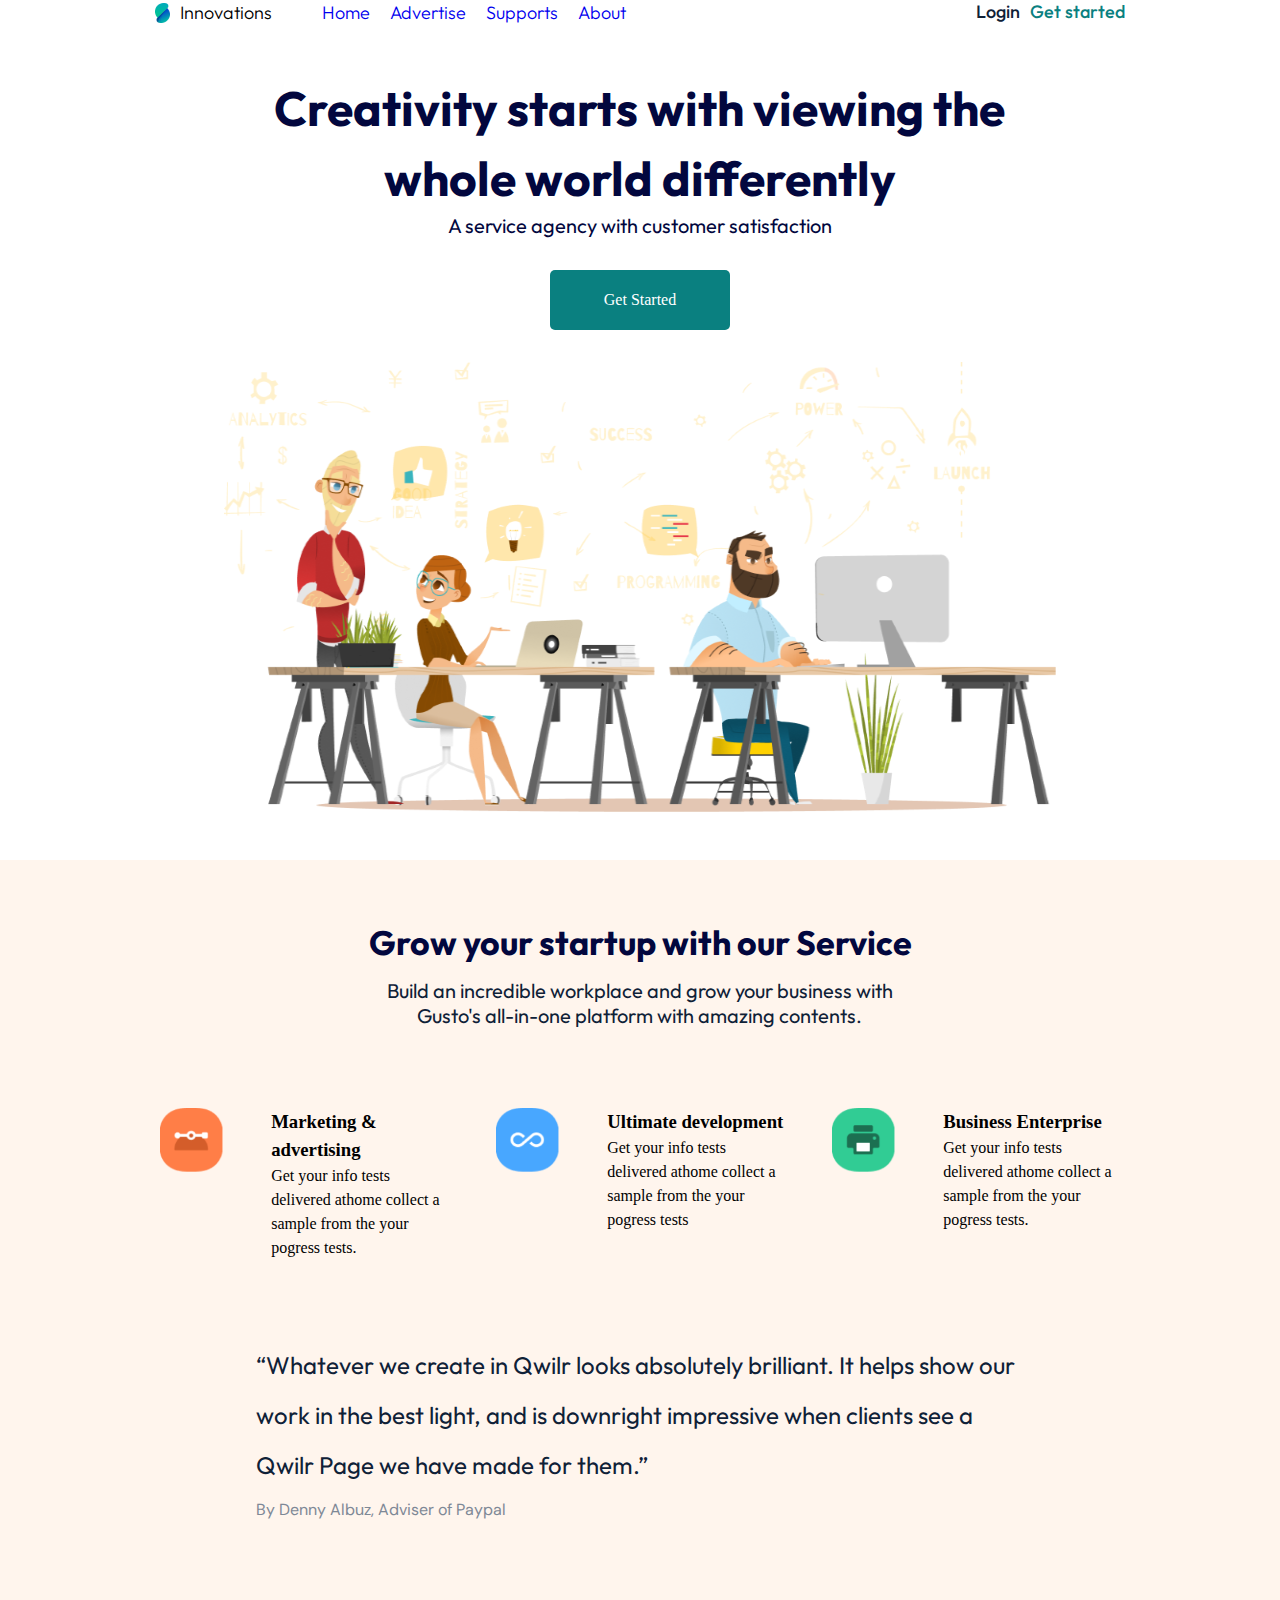
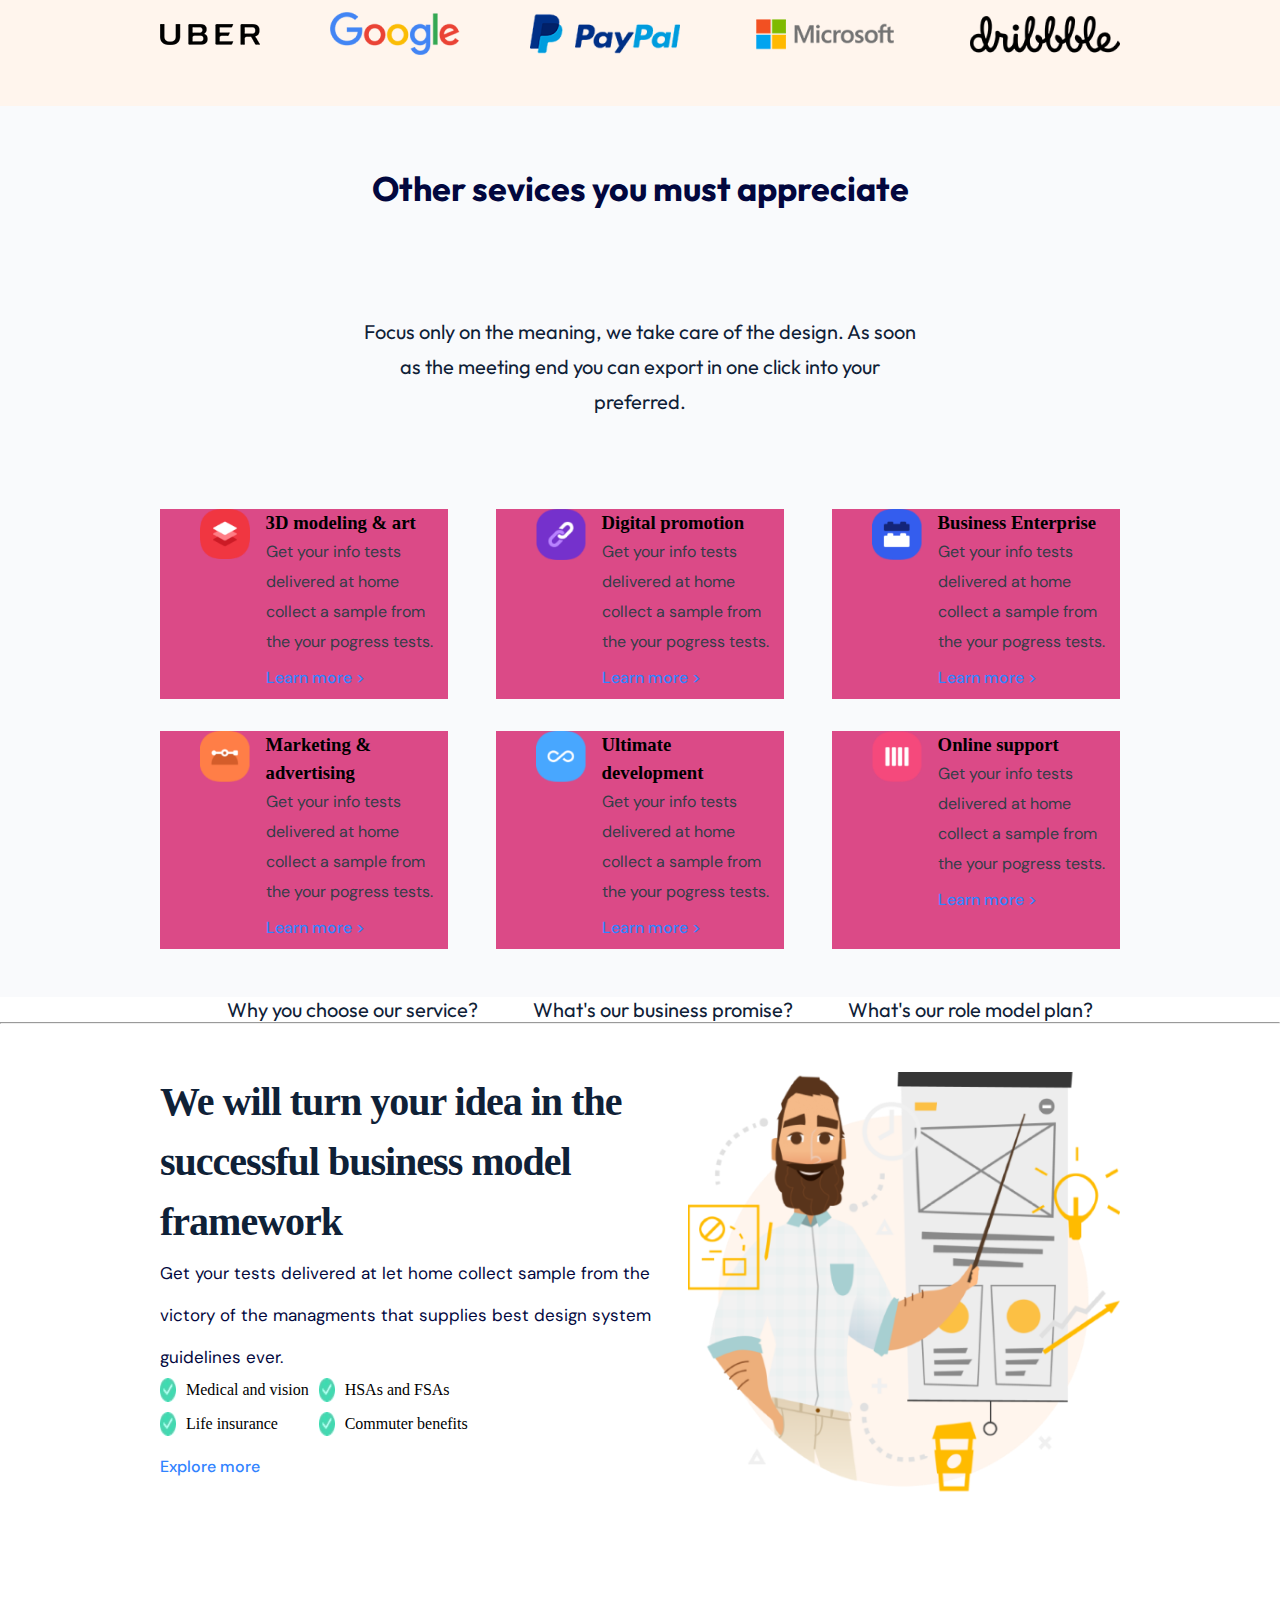
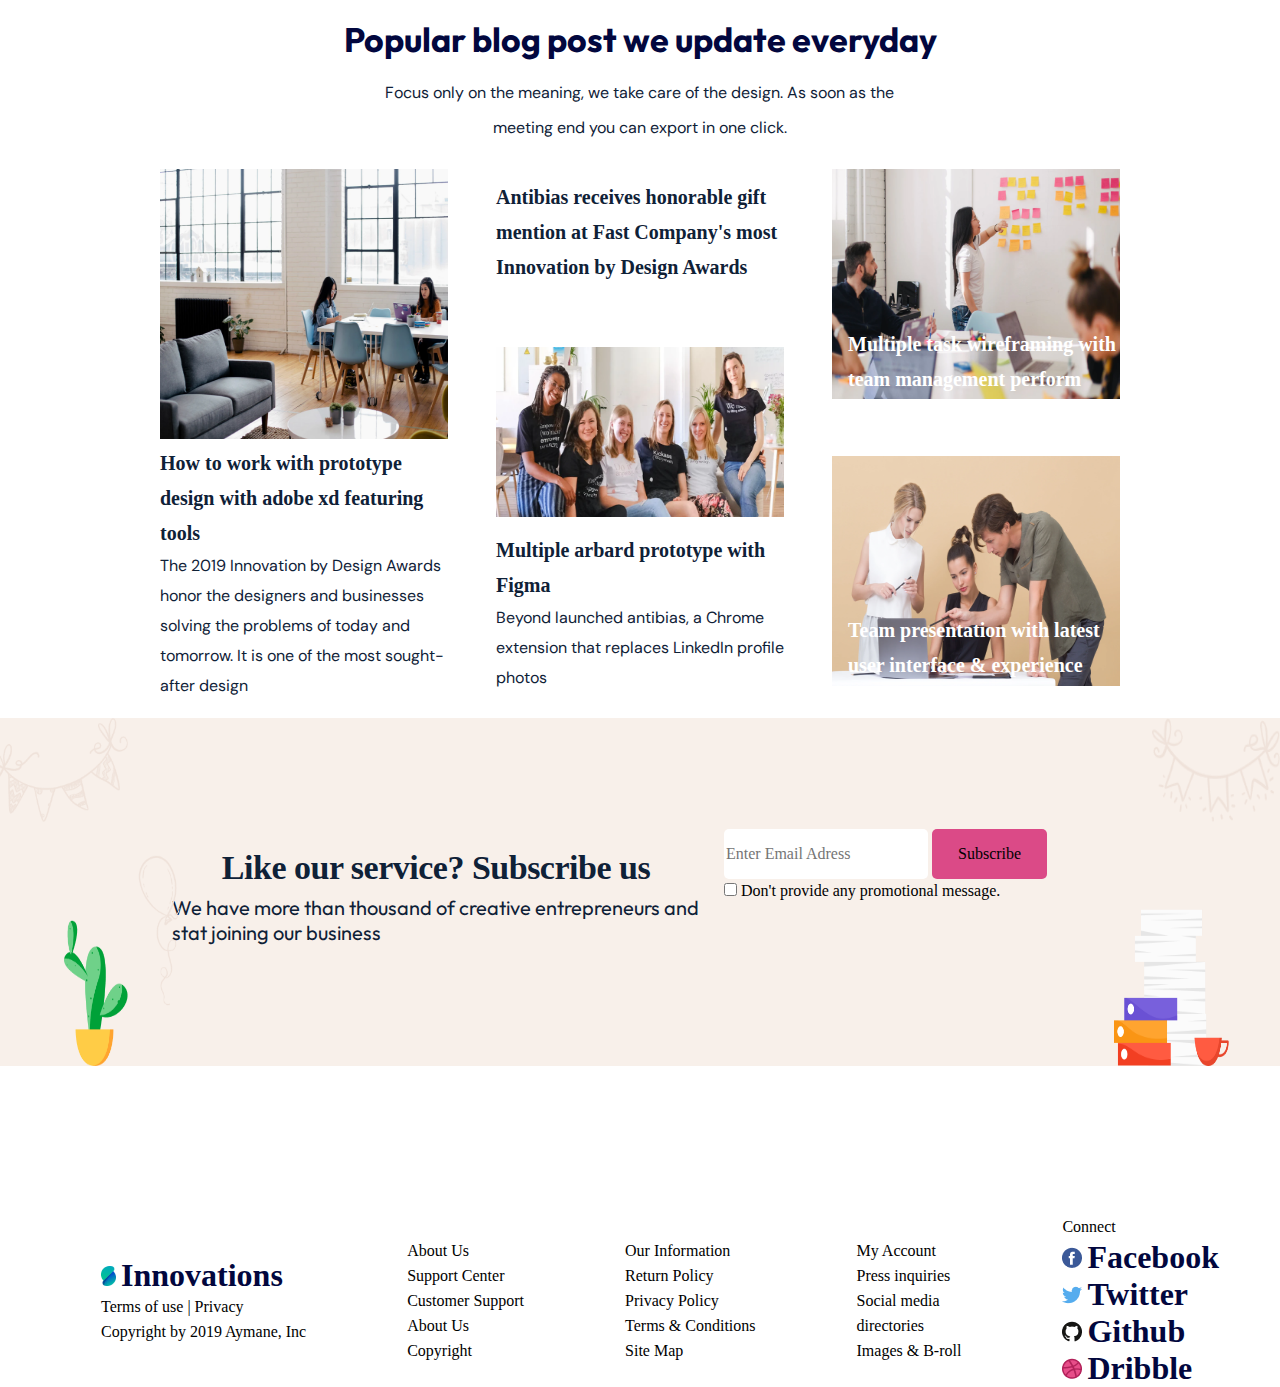
==== commit 7c1327c6: "finished burger menu" ====
--- a/index.html
+++ b/index.html
@@ -17,7 +17,32 @@
 <body>
  
   <header>
+    <!--Mobile nav------------------------------------------------------------------------>
+  <div class="mobile-nav">
     <nav>
+        
+        <ul class="links">
+          <li><a href="index.html">Home</a></li>
+          <li><a href="advertise.html">Advertise</a></li>
+          <li><a href="supports.html">Supports</a></li>
+          <li><a href="about.html">About</a></li>
+        </ul>
+        <div class="mobile-logo">
+            <img src="images/logo-mobile.png" alt="logo" class="logo"style="width:35px;height:34px;">
+            <div class="logo-text">Innovations</div>
+          
+    </nav>
+        <button type="button"class="nav-toggler">
+            <span class="line l1"></span>
+            <span class="line l2"></span>
+            <span class="line l3"></span>
+        </button>
+       
+    </div>
+
+</div>
+  <!------------------------------------------------------------------------------------->
+    <nav class="screen-nav">
       <div class="logo"><img src="images/logo.png" alt="logo" class="logo">Innovations
         <ul class="nav-list">
           <li><a href="index.html">Home</a></li>
@@ -362,6 +387,7 @@
     </div> 
    </footer>
   
-  
+    <!--Js-->
+    <script src="js/script.js"></script>
   </body>
 </html>--- a/css/style.css
+++ b/css/style.css
@@ -96,74 +96,110 @@
 .list-margin{
     margin-bottom: 15px;
 }
-/*--------------------------------------------------------------------*/
-@media screen and (max-width:845px) {
-        .nav-list{
-          gap:10px;
-      }
-  }
-  @media screen and (max-width:655px) {
-    .screen-nav{
-        display: none;
-    } 
-}
-
-
 
 /*mobile nav------------------------------------------------------*/
 .mobile-logo{
     display:flex;
     justify-content:flex-start;
-    background-color: bisque;
+    background-color: #59d7bc33;
     align-items: center;
     gap: 3rem;
-    
     width:100%;
-    height:100%;
-    padding-left: 2rem;
-    
+    height: 50px;;
+    padding-left: 2rem;    
 }
 .mobile-logo h2{
-    
-    padding-left: 0;
+   padding-left: 0;
 }
 .mobile-logo img{
-    background-color: red;
-}
-.mobile-nav{
-    background-color: pink;
-    height: 4rem;
-    overflow: hidden;
-   
-}
+    background-color: re
+}
+
 .logo-text{
-    background-color: orange;
     color: #02073E;
-
     font-family: Cuprum;
     font-size: 32px;
     font-style: normal;
     font-weight: 700;
     line-height: normal;
 }
+.nav-toggler{
+    position: fixed;
+    display: flex;
+    justify-content: center;
+    align-items: center;
+    z-index:10;
+    top: 15px;
+    right:30px;
+    height: 20px;
+    width: 25px;
+    border: none;
+    background: transparent;
+
+
+}
+.line{
+    position: absolute;
+    display: block;
+    width: 100%;
+    height: 2px;
+    background-color: black;
+    transition: transform 0.3s ease-out;
+    opacity: 0.1 ease-out;
+}
+.l1{
+    transform: translateY(-10px);
+}
+.l2{
+    transform: translateY(+10px);
+}
+.nav-toggler.active .l1{
+    transform: translateY(0px) rotate(135deg);
+}
+.nav-toggler.active .l2{
+    opacity: 0;
+}
+.nav-toggler.active .l3{
+    transform: translateY(0px) rotate(-135deg);
+}
+
 .links{
+   position: fixed;
+   top:241px;
+   left: 75%;
+   width:25%;
+   height: 30vh;
+   display: none;
+   justify-content: space-around;
+   gap: 1vh;
+   align-items: center;
+   flex-direction: column;
+   background-color: #59d7bc20;
+   text-align: center;
+   
+   transform: translateY(-100%);
+   transition: transform 0.3s;
+}
+.links.active{
+    display: flex;
+}
+/*--------------------------------------------------------------------*/
+@media screen and (max-width:845px) {
+    .nav-list{
+      gap:10px;
+  }
+}
+@media screen and (max-width:655px) {
+.screen-nav{
     display: none;
-}
-.links a{
-    font-family: Outfit;
-    font-size: 18px;
-    padding: 14px 16px;
-    font-style:normal;
-    line-height: normal;
-    display: block;
-}
-.mobile-nav a.icon{
-        color: black;
-        position: absolute;
-        right: 0;
-        top: 0;
-}
-.mobile-nav a:hover {
-    background-color: #ddd;
-    color: black;
-  }+} 
+}
+@media screen and (min-width:655px) {
+    .mobile-nav{
+        display: none;
+    } 
+
+}
+
+
+
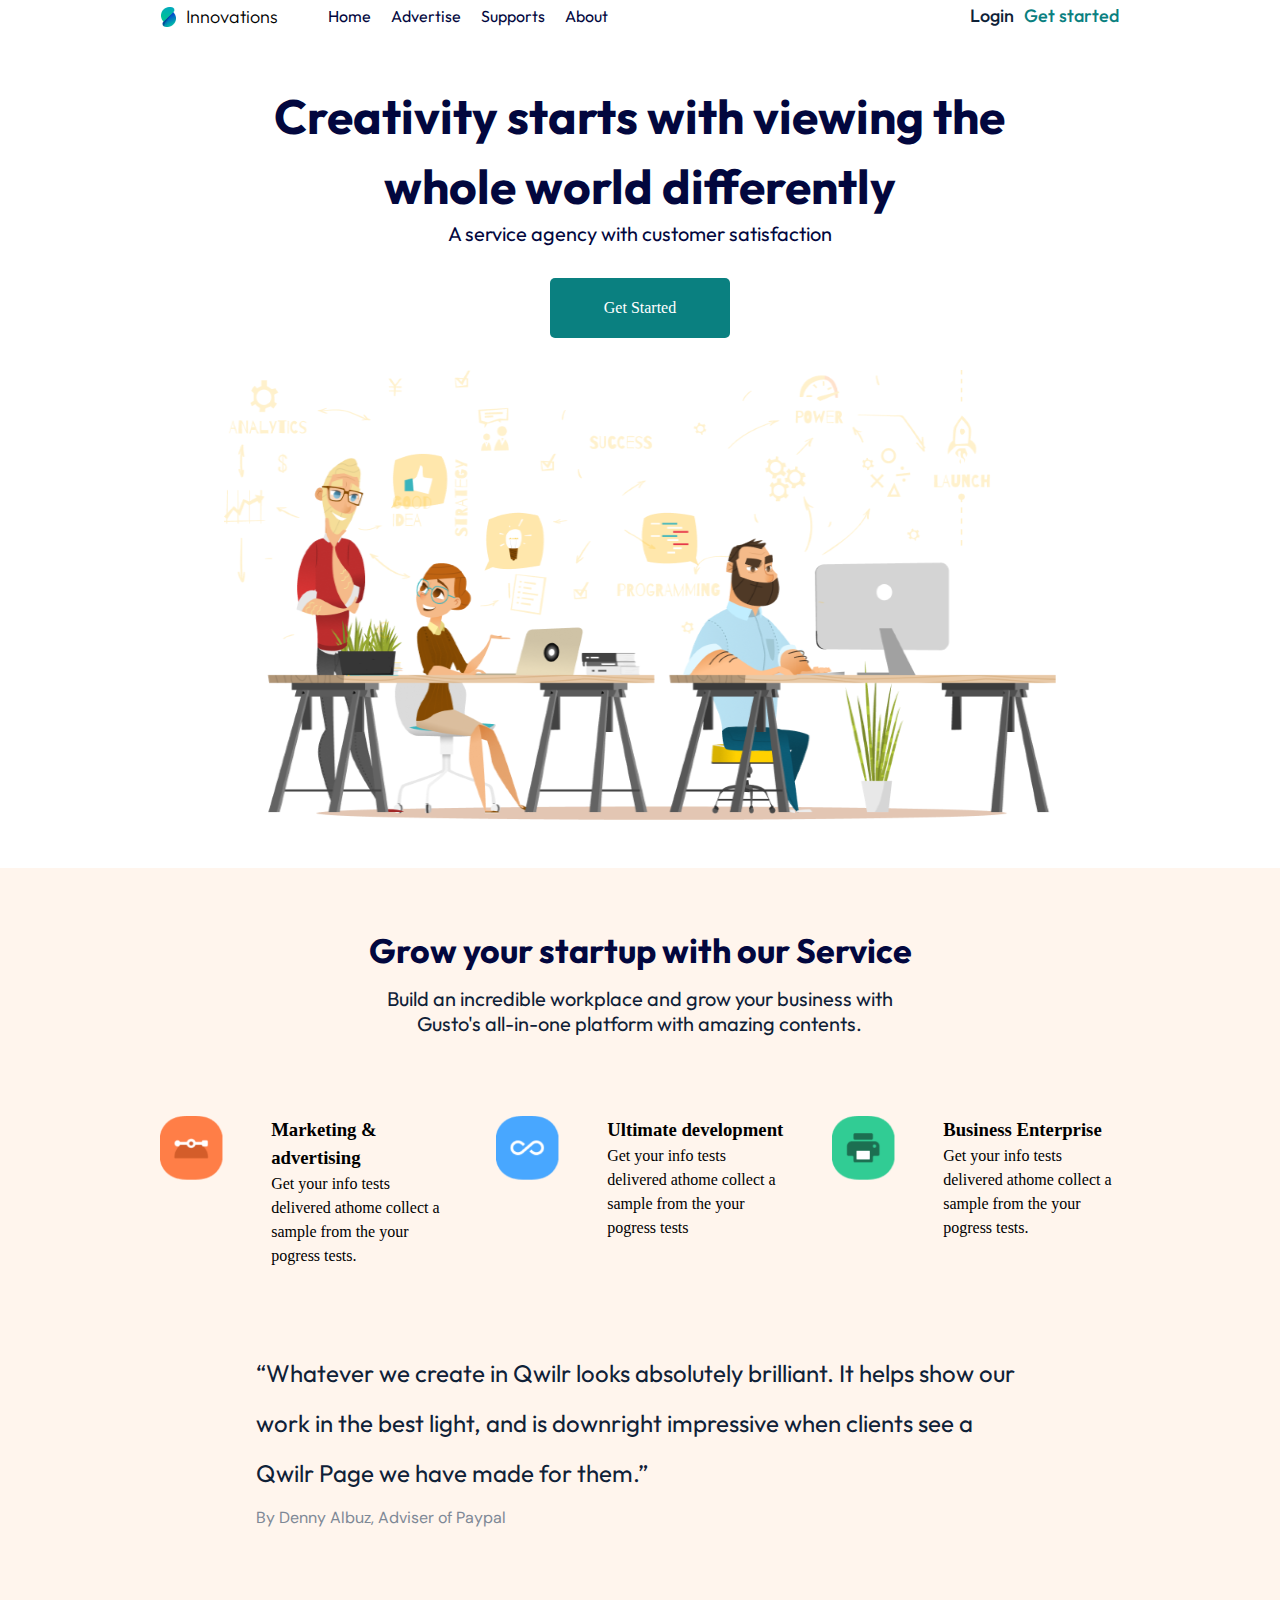
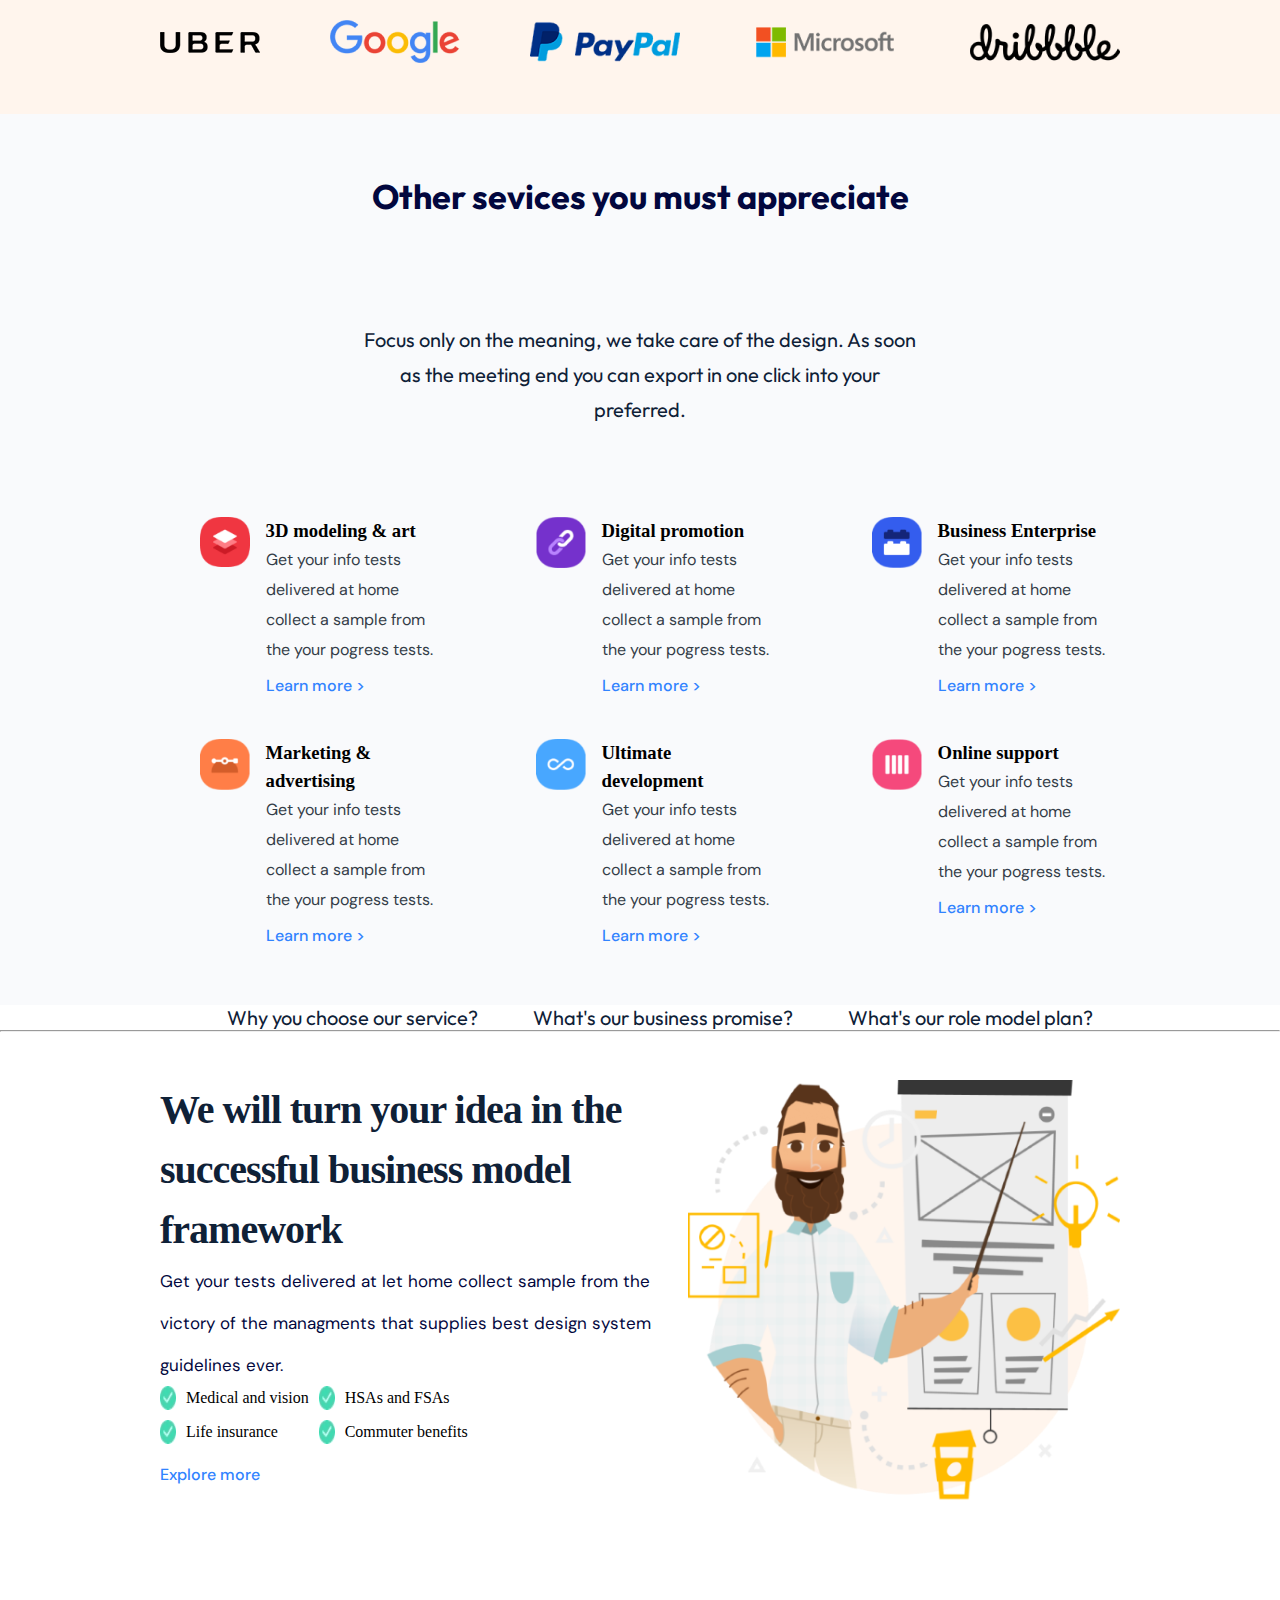
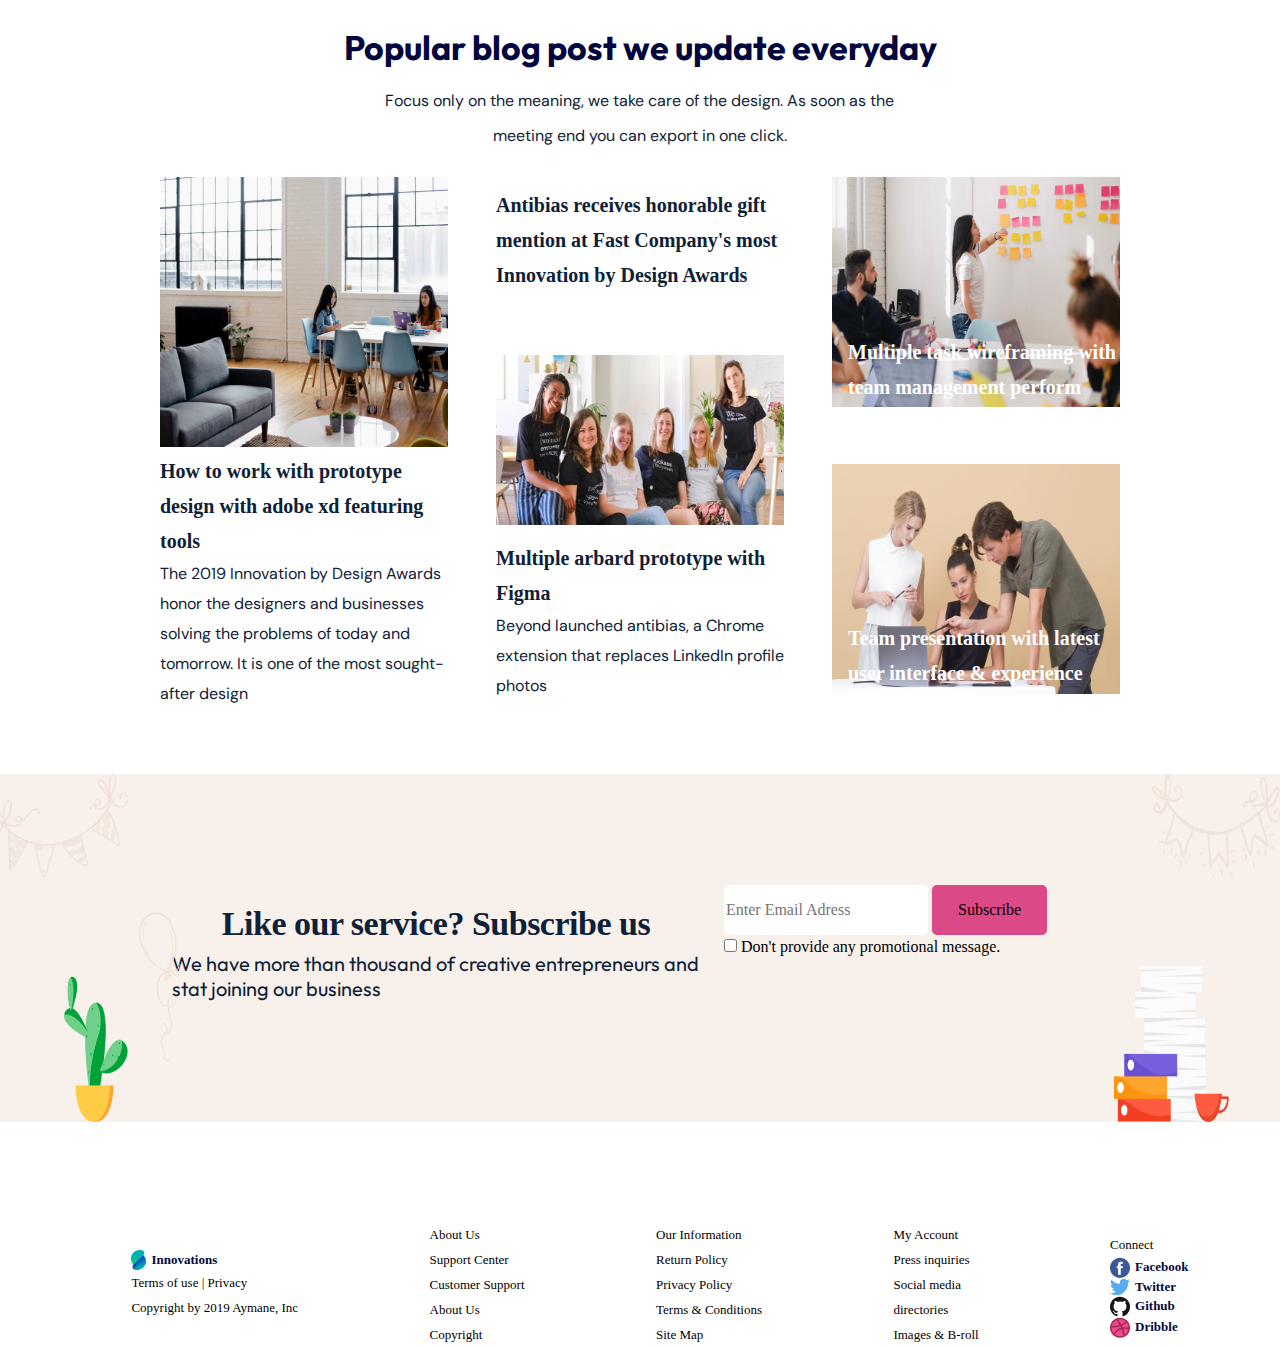
==== commit b2d4b59d: "responsive homepage" ====
--- a/index.html
+++ b/index.html
@@ -42,7 +42,7 @@
 
 </div>
   <!------------------------------------------------------------------------------------->
-    <nav class="screen-nav">
+  <nav class="screen-nav">
       <div class="logo"><img src="images/logo.png" alt="logo" class="logo">Innovations
         <ul class="nav-list">
           <li><a href="index.html">Home</a></li>
@@ -272,7 +272,7 @@
       </div> 
       
 <!--seventh-block(blog)----------------------------------------------------------------------------------------------------------------------------------------------------------------------------------------> 
-     <div class="seventh-block">
+ <div class="seventh-block">
         <h2>Popular blog post we update everyday</h2>
       <p id="focus">Focus only on the meaning, we take care of the design. As soon as the 
         meeting end you can export in one click.</p>
@@ -318,11 +318,11 @@
           </div>
        </div>
       </div>
-     
+  </div>   
 
 <!--Subscribe--------------------------------------------------------------------------------------------------------------------------------------------------->
 
-         
+      
       <div class="background3">
         <img src="images/Group1.png" alt="vector" class="img1">
         <img src="images/Group2.png" alt="vector" class="img2">
@@ -387,7 +387,29 @@
     </div> 
    </footer>
   
+  <footer>
+    <div class="mobile-footer">
+      <hr>
+      <div class="footer-logos">
+        <ul>
+          <li><img src="images/footer-logo1.png" alt="logo"style="width: 40px;height:40px;"></li>
+          <li><img src="images/footer-logo2.jpg" alt="logo"style="width: 40px;height:40px;"></li>
+          <li><img src="images/footer-logo3.jpg" alt="logo"style="width: 40px;height:40px;"></li>
+          <li><img src="images/footer-logo4.png" alt="logo"style="width: 40px;height:40px;"></li>
+        </ul>
+        </div>
+        <div class="footer-text">
+          <p>Terms of use | Privacy</p>
+          <p class="grey">Copyright by 2019 Aymane, Inc</p>
+        </div>
+        
+      </div>
+
+    </div>
+
+  </footer>
     <!--Js-->
     <script src="js/script.js"></script>
+
   </body>
 </html>--- a/css/home-style.css
+++ b/css/home-style.css
@@ -64,7 +64,7 @@
 .first-block .image-box{
     margin: 0 auto;
     width: 100%;
-    background-color: olivedr;
+    
 }
 /*second block--------------------------------------------------------------------------------------------------------------------------------------------------------*/
 .second-block{
@@ -249,7 +249,7 @@
     display: flex;
     gap:1rem;
     width:30%;
-    background-color: #DB4A87;
+    
 }
 .fourth-block ul .image{
 width: 20%;
@@ -284,8 +284,8 @@
 .sixth-block{
     display: flex;
     width:75%;
-    margin:auto;
-    justify-content: space-between;
+    margin:0 auto;
+   
    
 }
 .sixth-block h2{
@@ -506,11 +506,11 @@
     letter-spacing: -0.5px;
 }
 .subscribe .text-box p{
-    background-color: be;
+    
     width:
 }
 .subscribe form{
-    background-color: pk;
+    
     display: block;
     
     width: 40%;
@@ -597,17 +597,22 @@
 
 
 
-@media screen and (max-width:820px) {
+@media screen and (max-width:860px) {
     .first-block,
-    .second-block{
+    .second-block,
+    .sixth-block,
+    .subscribe{
         width:100%;
     }
-    
-}
-@media screen  and (max-width:480px) {
+    .background2{
+        display: none;
+    }
     .second-block .list1{
         flex-direction:column;
-    }
+        margin: 0 auto;
+        align-items: center;
+    }
+    
     .list1 li{
         display: block;
     }
@@ -623,6 +628,76 @@
         margin: 0 auto;
         display: block;
     }
+    .sixth-block{
+        display: block;
+        margin: 0 auto;
+        text-align: center;
+        
+    }
+    .sixth-block .text-box{
+        margin: 0 auto;
+        text-align: center;
+
+    }
+    .sixth-block .text-box h2{
+
+        text-align: center;
+    }
+    .sixth-block .text-box p{
+
+        text-align: center;
+    }
+    .sixth-block .image-box{
+        margin: 0 auto;
+        text-align: center;
+
+    }
+    .flex{
+        justify-content: space-between;
+        margin: 0 auto;
+        width: 100%;
+    }
+    .sixth-block .lists{
+        display: block;
+        margin: 0 auto;
+        text-align: center;
+    }
+    .lists ul{
+        padding-left: 30%;  
+    }
+    .seventh-block{
+        display: none;
+    }
+    .background3 img{
+        display: none;
+    }
+    .subscribe{
+        display: block;
+        margin: 0 auto;
+    }
+    .subscribe .text-box{
+        margin: 0 auto;
+    }
+    .subscribe .text-box p{
+        display: none;
+    }
+    .subscribe form{
+        margin: 0 auto;
+        display: flex;
+        flex-direction: column;
+        
+    }
+    .subscribe form input{
+        width: 100%;
+        margin: 0 auto;
+    }
+    .subscribe form input label{
+        text-align: center;
+        
+    }
+}
+@media screen  and (max-width:480px) {
+  
     .second-block-three,
     .second-block-four{
         display: none;
--- a/css/style.css
+++ b/css/style.css
@@ -55,6 +55,14 @@
     color: #0F2137;
     font-weight: 300;   
 }
+.nav-list li a{
+    color: #02073E;
+font-family: outfit;
+font-size: 16px;
+font-style: normal;
+font-weight: 400;
+line-height: 33px;
+}
 .login{
     display:flex;
     gap:10px;
@@ -77,6 +85,9 @@
     justify-content: space-evenly;
     align-items: center;
     margin-top: 100px;
+}
+.nav-footer li{
+    font-size: small;
 }
 
 .footer1,
@@ -183,6 +194,48 @@
 .links.active{
     display: flex;
 }
+/*mobile Footer---------------------------------------------------------------------*/
+.mobile-footer{
+    display: flex;
+    flex-direction: column;
+    height: 10vh;
+    justify-content: space-around;
+    
+    
+    
+    
+    background-color: #F0F0F0;
+
+}
+.footer-logos ul{
+    display: flex;
+    justify-content: center;
+    gap: 3rem;
+
+   
+}
+.footer-text{
+    text-align: center;
+   
+    
+}
+.footer-text p{
+color: #0F2137;
+font-family: DM Sans;
+font-size: 14px;
+font-style: normal;
+font-weight: 400;
+line-height: normal;
+}
+.footer-text .grey{
+color: grey;
+font-family: DM Sans;
+font-size: 14px;
+font-style: normal;
+font-weight: 400;
+line-height: normal;
+}
+
 /*--------------------------------------------------------------------*/
 @media screen and (max-width:845px) {
     .nav-list{
@@ -193,13 +246,19 @@
 .screen-nav{
     display: none;
 } 
-}
+.nav-footer{
+    display: none;
+} 
+
+} 
+
 @media screen and (min-width:655px) {
     .mobile-nav{
         display: none;
     } 
-
-}
-
-
-
+    .mobile-footer{
+        display: none;
+    }
+
+
+}
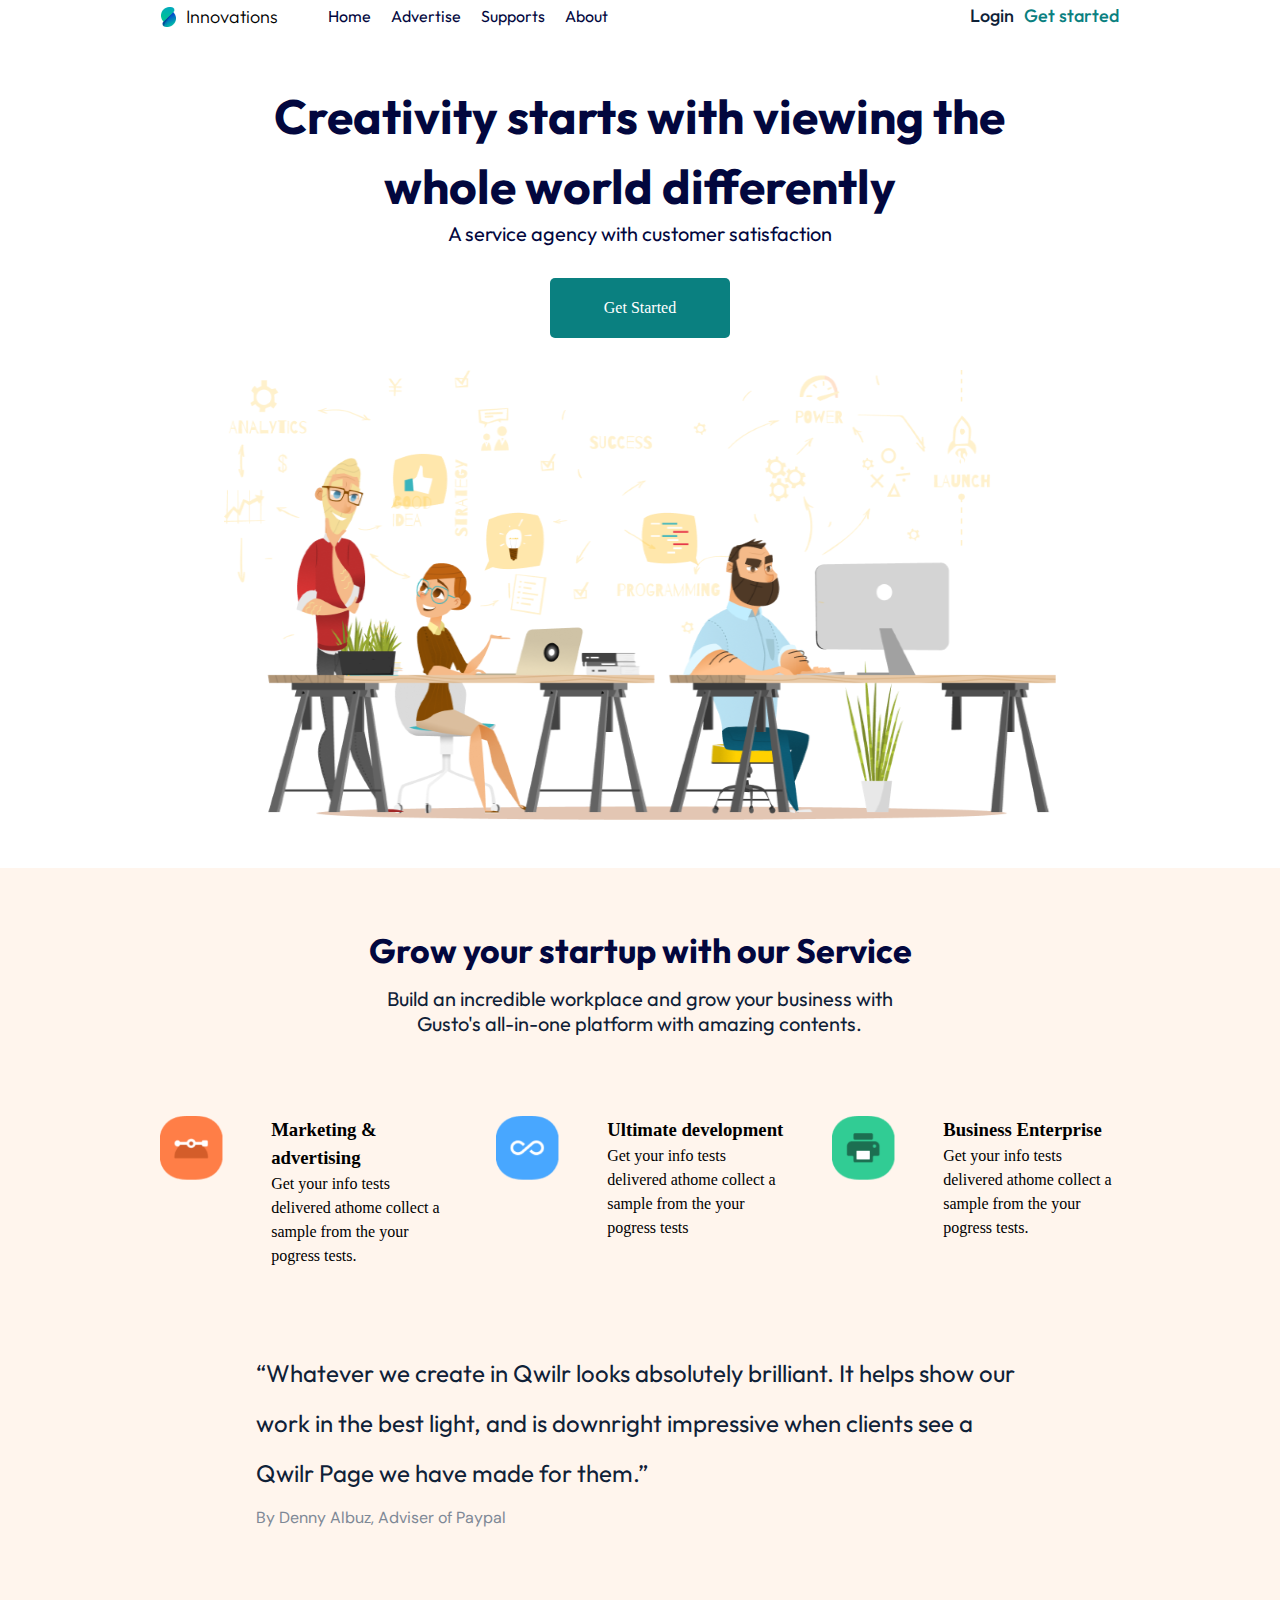
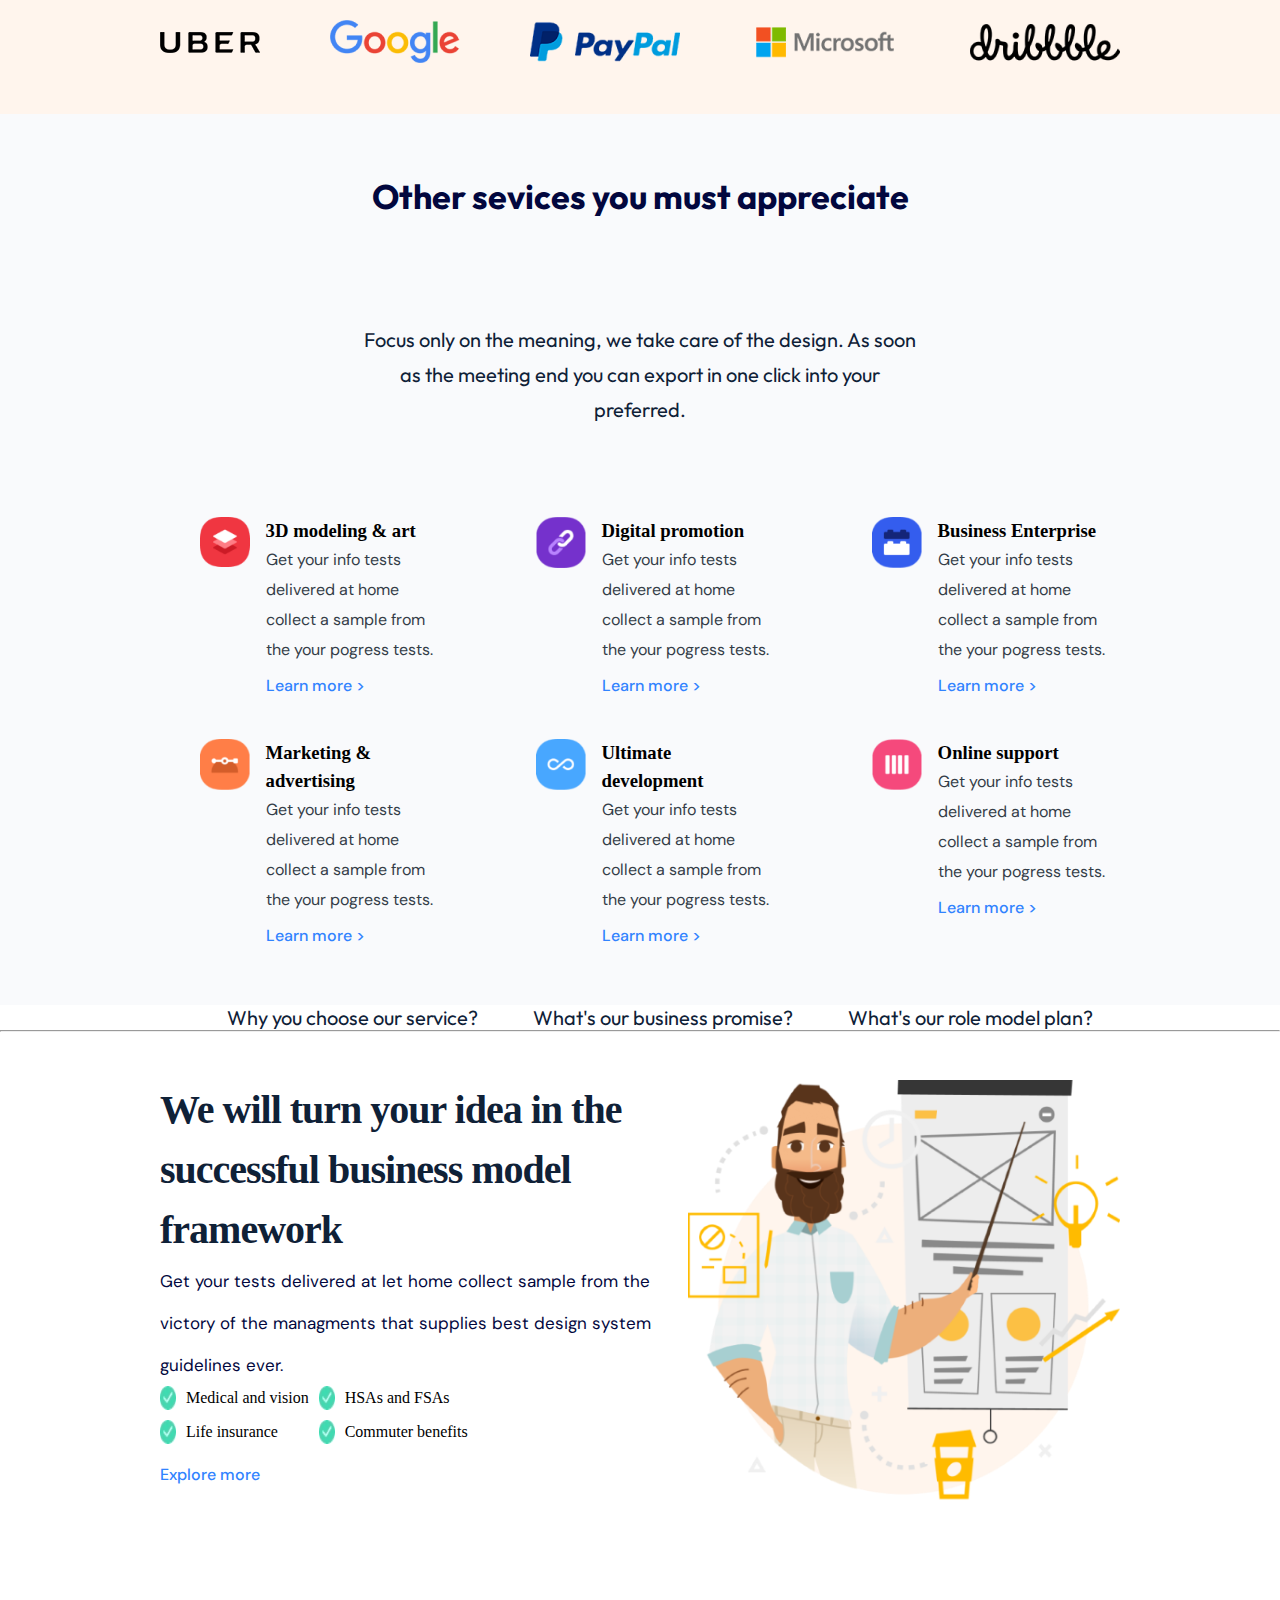
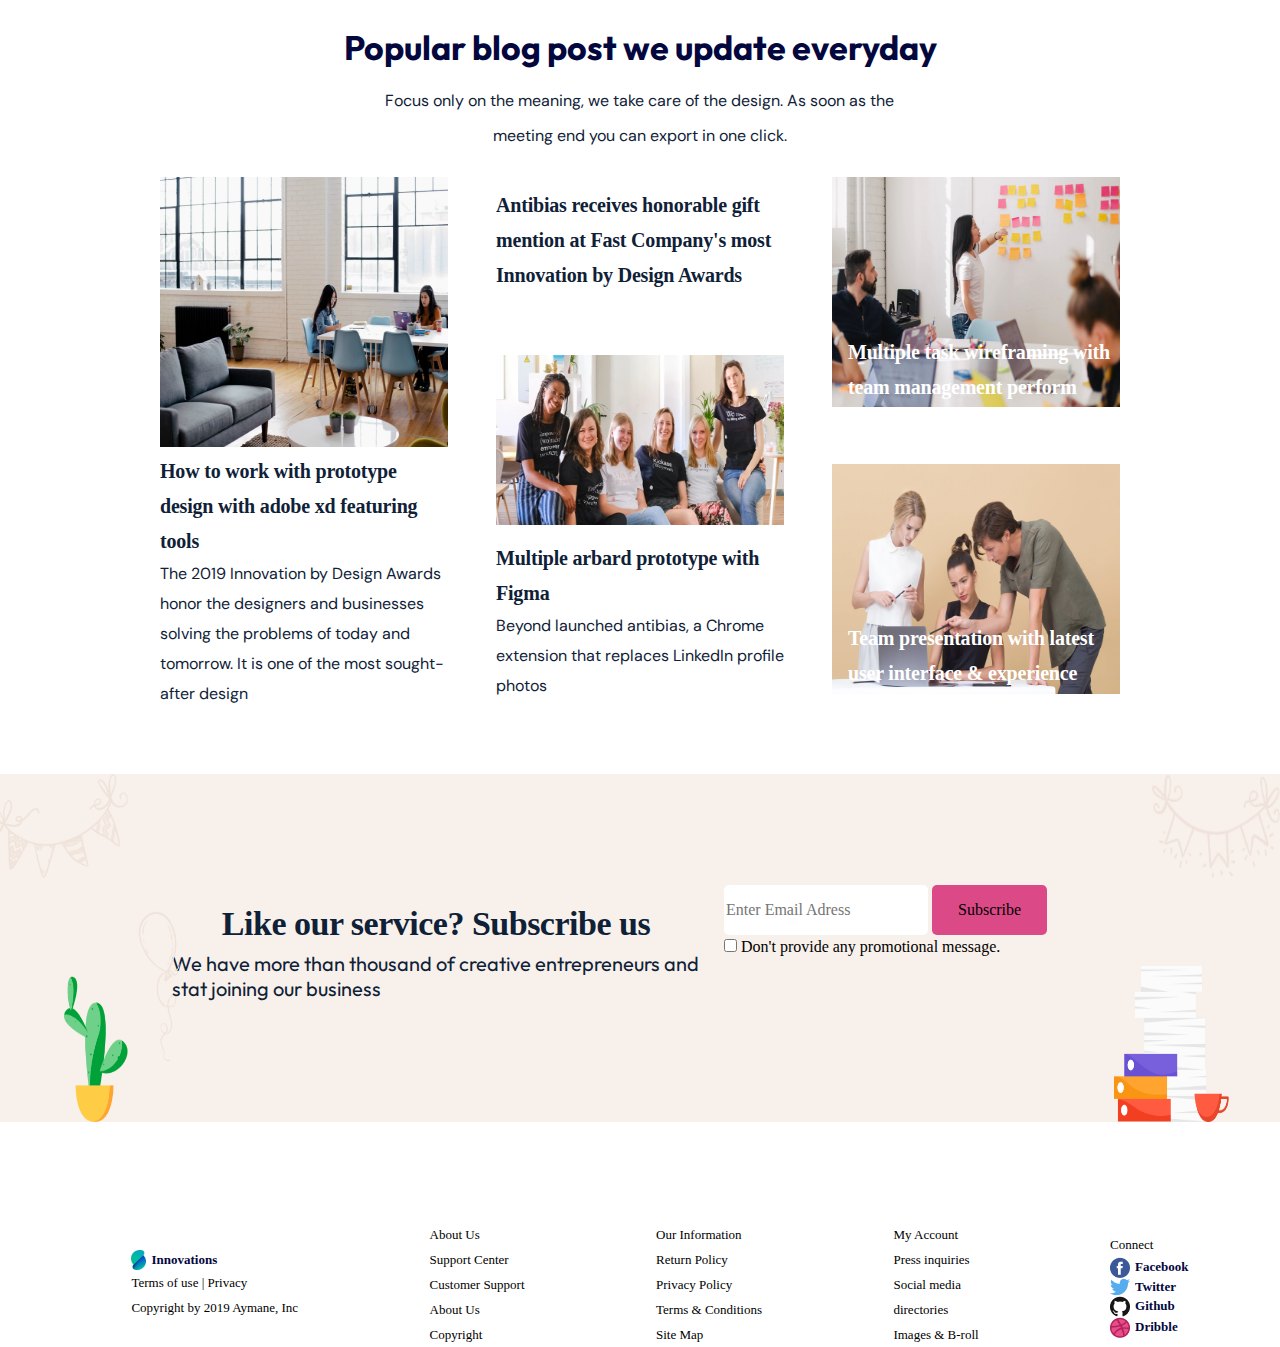
==== commit d8d2aeb3: "normes SEO" ====
--- a/index.html
+++ b/index.html
@@ -13,6 +13,9 @@
     <link href="https://fonts.googleapis.com/css2?family=DM+Sans:opsz,wght@9..40,400;9..40,700&family=Outfit:wght@200;300;500;700&display=swap" rel="stylesheet">
     <link href="https://fonts.googleapis.com/css2?family=Outfit:wght@200;300;500;700&display=swap" rel="stylesheet">
 
+    <link rel="stylesheet" href="https://cdn.jsdelivr.net/npm/swiper@11/swiper-bundle.min.css"/>
+    <script src="https://cdn.jsdelivr.net/npm/swiper@11/swiper-bundle.min.js"></script>
+
 </head>
 <body>
  
@@ -24,7 +27,7 @@
         <ul class="links">
           <li><a href="index.html">Home</a></li>
           <li><a href="advertise.html">Advertise</a></li>
-          <li><a href="supports.html">Supports</a></li>
+          <li><a href="faq.html">Supports</a></li>
           <li><a href="about.html">About</a></li>
         </ul>
         <div class="mobile-logo">
@@ -47,7 +50,7 @@
         <ul class="nav-list">
           <li><a href="index.html">Home</a></li>
           <li><a href="advertise.html">Advertise</a></li>
-          <li><a href="supports.html">Supports</a></li>
+          <li><a href="faq.html">Supports</a></li>
           <li><a href="about.html">About</a></li>
         </ul>
       </div> 
@@ -318,7 +321,7 @@
           </div>
        </div>
       </div>
-  </div>   
+  </div>  
 
 <!--Subscribe--------------------------------------------------------------------------------------------------------------------------------------------------->
 
@@ -410,6 +413,6 @@
   </footer>
     <!--Js-->
     <script src="js/script.js"></script>
-
+    
   </body>
 </html>--- a/css/home-style.css
+++ b/css/home-style.css
@@ -14,9 +14,9 @@
     flex-direction: column;
     width:65%;
     margin:auto;
-    background-color: orchi;
+   
     gap:2rem;
-    background-color: olived;
+   
     
 }
 h1{
@@ -56,7 +56,7 @@
     text-align: center;
     width: 95%;
     margin: 0 auto;
-    background-color: orang;
+  
 }
 .first-block button{
     margin: 0 auto;
@@ -73,7 +73,7 @@
     width:75%;
     margin:auto;
     gap: 5rem;
-    background-color: ora;
+  
   
 }
 h2{
@@ -147,7 +147,7 @@
     
 }
 .second-block-four{
-    background-color: pi;
+   
     width: 100%;
 }
 .list2{
@@ -170,20 +170,9 @@
 .second-block-four{
     margin: 0 auto;
 }
-.second-block-two{
-    background-color: gy;
-}
-.list1{
-    background-color: ue;
-}
-#test1{
-    background-color: whe;
-}
-#test1 .list-text{
-    background-color: #3183F;
-}
+
 #test .list-text p{
-    background-color: d;
+   
     width:100%;
 }
 .list1 li{
@@ -253,6 +242,7 @@
 }
 .fourth-block ul .image{
 width: 20%;
+
 }
 .fourth-block ul .text{
 width: 70%;
@@ -343,9 +333,6 @@
 }
 /*seventh-block(blog)-------------------------------------------------------------------------------------------------------------------*/
 
-.seventh-block{
-    background-color: wht;
-}
 .seventh-block h2{
     width: 60%;
     margin: 0 auto;
@@ -369,7 +356,7 @@
     justify-content: space-between;
     width:75%;
     margin:auto;
-    background-color: aq;
+   
 }
 .blog .first-box,
 .blog .second-box,
@@ -388,21 +375,13 @@
 .blog .first-box .image-box{
     width: 100%;
     height: 46%;
-    background-color: yell;
-   
+ 
 }
 .blog .first-box .text-box{
     width: 100%;
     height: 100%;
-    
-    background-color: F;
-    
-}
-.blog .second-box{
-    background-color: ;
-    
-}
-
+  
+}
 
 .blog .second-box .box1{
     width: 100%;
@@ -416,24 +395,18 @@
     display: flex;
     flex-direction: column;
     gap:1rem;
-    background-color:whe;
-    
+   
 }
 .blog .second-box .box2 .image-box{
     width: 100%;
     height: 70%;
-    background-color: ple;
+  
 }
 .blog .second-box .box2 .text-box{
     width: 100%;
     height: 100%;
-    background-color: bise;
-}
-
-
-.blog .third-box{
-    background-color: greenyew;
-}
+}
+
 .blog .third-box .thumbnail1,
 .blog .third-box .thumbnail2{
     width: 100%;
@@ -468,7 +441,7 @@
     font-size: 20px;
     font-style: normal;
     font-weight: 700;
-    line-height: 35px; /
+    line-height: 35px; 
     letter-spacing: -0.2px;
 }
 .blog .third-box h3{
@@ -487,14 +460,12 @@
     display: flex;
     justify-content: space-around;
     align-items: center;
-    background-color: r;
+
 }
 .subscribe .text-box{
-    background-color: oli;
     width: 55%;
 }
 .subscribe .text-box h2{
-    background-color: orae;
     width: 100%;
     
     color: #0F2137;
@@ -505,10 +476,7 @@
     line-height: 55px; 
     letter-spacing: -0.5px;
 }
-.subscribe .text-box p{
-    
-    width:
-}
+
 .subscribe form{
     
     display: block;
@@ -544,7 +512,7 @@
     left: 5%;
     width:5%;
     height:42%;
-    background-color: 
+ 
 }
 .img3{
     position: absolute;
@@ -552,7 +520,7 @@
     left: 10%;
     width:6%;
     height:45%;
-    background-color: 
+   
 }
 .img4{
     position: absolute;
@@ -560,7 +528,7 @@
     right: 0%;
     width:10%;
     height:30%;
-    background-color: 
+   
 }
 .img5{
     position: absolute;
@@ -568,36 +536,17 @@
     right: 4%;
     width:9%;
     height:45%;
-    background-color: 
-}
-
-
-
-
-
-
-
-
-
-
-
-
-
-
-
-
-
-
-
-
-
-
-
-
-
-
-
-@media screen and (max-width:860px) {
+   
+}
+/*---------------------------------------------------------------------------------------------------------------------------------*/
+.swiper {
+    width: 600px;
+    height: 300px;
+  }
+
+
+  
+@media(max-width:860px) {
     .first-block,
     .second-block,
     .sixth-block,
@@ -696,12 +645,13 @@
         
     }
 }
-@media screen  and (max-width:480px) {
+@media(max-width:480px) {
   
     .second-block-three,
     .second-block-four{
         display: none;
     }
+}
  /*   
 }
 .third-block{
--- a/css/style.css
+++ b/css/style.css
@@ -78,6 +78,9 @@
     color:#0A8080;
     font-weight:500;
 }
+.screen-nav .nav-list a:hover{
+    color: grey;
+}
 /*footer-----------------------------------------------------------------------------------------------*/
 .nav-footer{
     display: flex;
@@ -141,7 +144,7 @@
     align-items: center;
     z-index:10;
     top: 15px;
-    right:30px;
+    right:10%;
     height: 20px;
     width: 25px;
     border: none;
@@ -176,15 +179,17 @@
 
 .links{
    position: fixed;
-   top:241px;
-   left: 75%;
-   width:25%;
-   height: 30vh;
+   top:100px;
+   
+   width:100%;
+   height: 9vh;
    display: none;
    justify-content: space-around;
-   gap: 1vh;
-   align-items: center;
-   flex-direction: column;
+   align-items: flex-end;
+   padding-bottom: 1rem;
+   
+   
+   
    background-color: #59d7bc20;
    text-align: center;
    
@@ -193,6 +198,9 @@
 }
 .links.active{
     display: flex;
+}
+.mobile-nav a:hover{
+    color: blue;
 }
 /*mobile Footer---------------------------------------------------------------------*/
 .mobile-footer{
@@ -200,11 +208,8 @@
     flex-direction: column;
     height: 10vh;
     justify-content: space-around;
-    
-    
-    
-    
     background-color: #F0F0F0;
+    padding-top: 0.5rem;
 
 }
 .footer-logos ul{
@@ -237,12 +242,12 @@
 }
 
 /*--------------------------------------------------------------------*/
-@media screen and (max-width:845px) {
+@media(max-width:845px) {
     .nav-list{
       gap:10px;
   }
 }
-@media screen and (max-width:655px) {
+@media(max-width:655px) {
 .screen-nav{
     display: none;
 } 
@@ -252,7 +257,7 @@
 
 } 
 
-@media screen and (min-width:655px) {
+@media(min-width:655px) {
     .mobile-nav{
         display: none;
     } 
